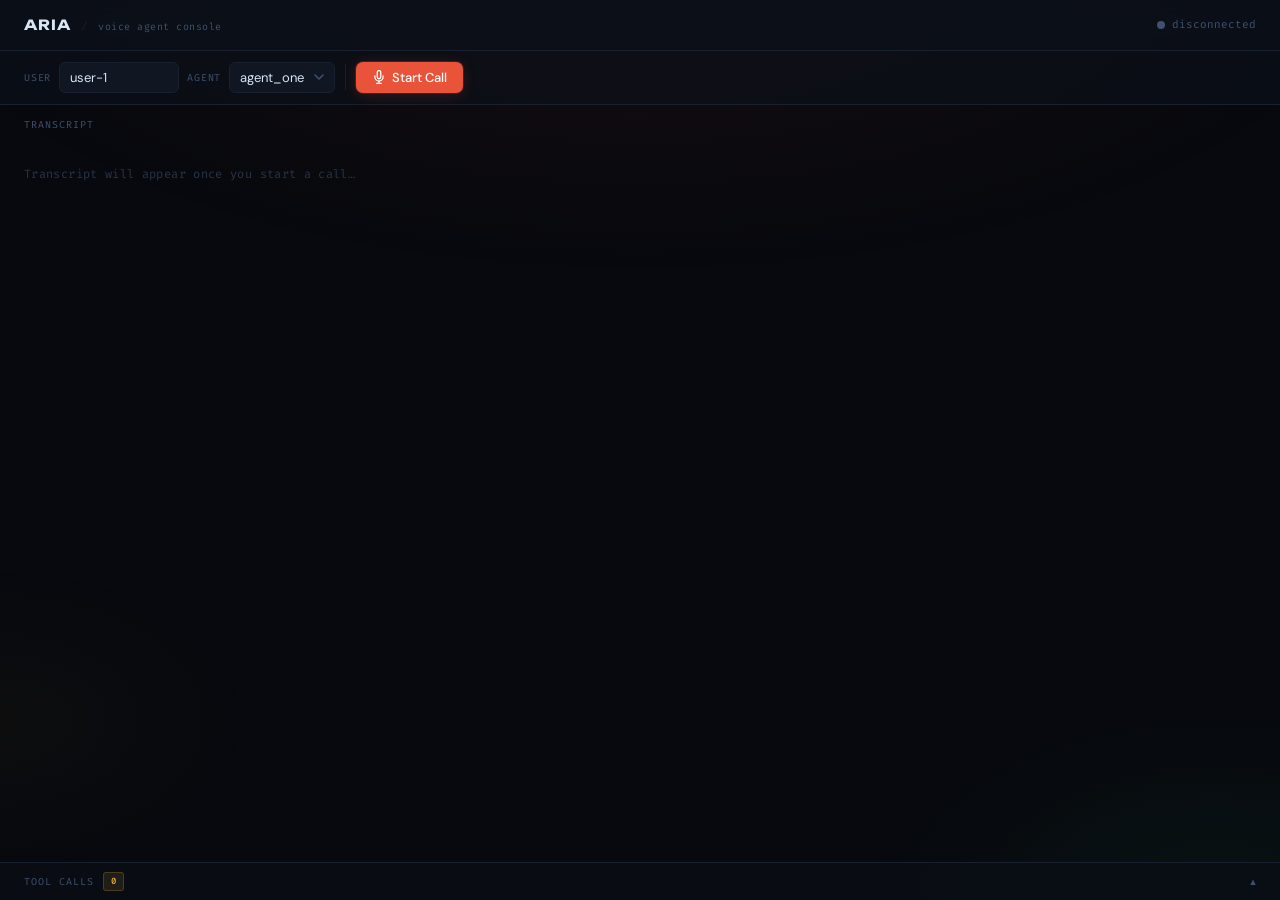
==== voice-wrapper/apps/api/static/index.html @ b55be60f "working 2" ====
<!DOCTYPE html>
<html lang="en">
<head>
  <meta charset="UTF-8" />
  <meta name="viewport" content="width=device-width, initial-scale=1.0" />
  <title>ARIA — Voice Agent Console</title>
  <link rel="preconnect" href="https://fonts.googleapis.com">
  <link rel="preconnect" href="https://fonts.gstatic.com" crossorigin>
  <link href="https://fonts.googleapis.com/css2?family=Unbounded:wght@400;700&family=DM+Sans:ital,opsz,wght@0,9..40,300;0,9..40,400;0,9..40,500;1,9..40,300&family=Fira+Code:wght@400;500&display=swap" rel="stylesheet">
  <style>
    :root {
      --bg:        #07090e;
      --surface:   #0c111b;
      --surface-2: #101622;
      --border:    #192030;
      --text:      #d8e6f5;
      --muted:     #3e5270;
      --accent:    #e8533a;
      --accent-glow: rgba(232,83,58,0.18);
      --success:   #3dd68c;
      --success-glow: rgba(61,214,140,0.12);
      --warn:      #f0b93a;
      --error:     #e05252;
      --user-bg:   #0b1722;
      --ai-bg:     #0b1a10;
      --tool-bg:   #0f140a;
    }

    *, *::before, *::after { box-sizing: border-box; margin: 0; padding: 0; }

    html { height: 100%; }

    body {
      background: var(--bg);
      color: var(--text);
      font-family: 'DM Sans', system-ui, sans-serif;
      height: 100dvh;
      display: flex;
      flex-direction: column;
      overflow: hidden;
      font-size: 14px;
      line-height: 1.5;
    }

    /* Ambient background glow */
    body::before {
      content: '';
      position: fixed;
      inset: 0;
      background:
        radial-gradient(ellipse 90% 55% at 50% -5%,  rgba(232,83,58,0.07)  0%, transparent 65%),
        radial-gradient(ellipse 50% 40% at 95% 100%, rgba(61,214,140,0.05) 0%, transparent 55%),
        radial-gradient(ellipse 40% 35% at 0%  80%,  rgba(240,185,58,0.03) 0%, transparent 50%);
      pointer-events: none;
      z-index: 0;
    }

    /* ── Stack everything above the pseudo ── */
    header, #error-banner, #controls, #voice-strip, #transcript-section, #tool-log {
      position: relative;
      z-index: 1;
    }

    /* ─────────── HEADER ─────────── */
    header {
      display: flex;
      align-items: center;
      justify-content: space-between;
      padding: 14px 24px;
      background: rgba(12,17,27,0.8);
      border-bottom: 1px solid var(--border);
      backdrop-filter: blur(8px);
      flex-shrink: 0;
    }

    .brand {
      display: flex;
      align-items: baseline;
      gap: 10px;
    }
    .brand-name {
      font-family: 'Unbounded', sans-serif;
      font-size: 14px;
      font-weight: 700;
      letter-spacing: 0.08em;
      color: var(--text);
    }
    .brand-sep {
      color: var(--border);
      font-family: 'Fira Code', monospace;
      font-size: 11px;
    }
    .brand-sub {
      font-family: 'Fira Code', monospace;
      font-size: 10px;
      color: var(--muted);
      letter-spacing: 0.05em;
    }

    .header-right {
      display: flex;
      align-items: center;
      gap: 20px;
    }

    #session-timer {
      font-family: 'Fira Code', monospace;
      font-size: 12px;
      color: var(--muted);
      min-width: 38px;
      text-align: right;
      letter-spacing: 0.05em;
    }

    .status-pill {
      display: flex;
      align-items: center;
      gap: 7px;
      font-family: 'Fira Code', monospace;
      font-size: 11px;
      color: var(--muted);
    }
    .dot {
      width: 8px;
      height: 8px;
      border-radius: 50%;
      flex-shrink: 0;
    }
    .dot.disconnected { background: var(--muted); }
    .dot.connecting   { background: var(--warn); animation: dot-pulse 0.9s ease-in-out infinite; }
    .dot.connected    { background: var(--success); box-shadow: 0 0 8px rgba(61,214,140,0.5); }
    .dot.error        { background: var(--error); }

    @keyframes dot-pulse {
      0%, 100% { opacity: 1; transform: scale(1); }
      50%      { opacity: 0.3; transform: scale(0.8); }
    }

    /* ─────────── ERROR BANNER ─────────── */
    #error-banner {
      display: none;
      background: rgba(224,82,82,0.07);
      border-bottom: 1px solid rgba(224,82,82,0.25);
      color: #e08080;
      font-family: 'Fira Code', monospace;
      font-size: 12px;
      padding: 9px 24px;
      flex-shrink: 0;
    }

    /* ─────────── CONTROLS ─────────── */
    #controls {
      display: flex;
      align-items: center;
      gap: 8px;
      padding: 11px 24px;
      background: rgba(12,17,27,0.6);
      border-bottom: 1px solid var(--border);
      flex-shrink: 0;
      flex-wrap: wrap;
    }

    .ctrl-label {
      font-family: 'Fira Code', monospace;
      font-size: 10px;
      color: var(--muted);
      text-transform: uppercase;
      letter-spacing: 0.08em;
      white-space: nowrap;
    }

    input[type="text"],
    select {
      background: var(--surface-2);
      border: 1px solid var(--border);
      border-radius: 6px;
      color: var(--text);
      font-size: 13px;
      font-family: 'DM Sans', sans-serif;
      padding: 6px 10px;
      outline: none;
      transition: border-color 0.15s, box-shadow 0.15s;
    }
    input[type="text"]:focus,
    select:focus {
      border-color: rgba(232,83,58,0.5);
      box-shadow: 0 0 0 3px rgba(232,83,58,0.08);
    }

    select {
      cursor: pointer;
      -webkit-appearance: none;
      padding-right: 30px;
      background-image: url("data:image/svg+xml,%3Csvg xmlns='http://www.w3.org/2000/svg' width='10' height='6'%3E%3Cpath d='M1 1l4 4 4-4' stroke='%233e5270' stroke-width='1.5' stroke-linecap='round' stroke-linejoin='round' fill='none'/%3E%3C/svg%3E");
      background-repeat: no-repeat;
      background-position: right 10px center;
    }

    #user-id { width: 120px; }

    .v-sep {
      width: 1px;
      height: 26px;
      background: var(--border);
      flex-shrink: 0;
      margin: 0 2px;
    }

    button {
      border: none;
      border-radius: 7px;
      cursor: pointer;
      font-family: 'DM Sans', sans-serif;
      font-size: 13px;
      font-weight: 500;
      padding: 7px 16px;
      transition: all 0.15s;
      display: inline-flex;
      align-items: center;
      gap: 6px;
      white-space: nowrap;
    }
    button:disabled { opacity: 0.35; cursor: default; }

    #btn-start {
      background: var(--accent);
      color: #fff;
      box-shadow: 0 2px 14px var(--accent-glow), 0 0 0 1px rgba(232,83,58,0.2);
    }
    #btn-start:not(:disabled):hover {
      background: #d44428;
      box-shadow: 0 2px 22px rgba(232,83,58,0.35), 0 0 0 1px rgba(232,83,58,0.3);
      transform: translateY(-1px);
    }
    #btn-start:not(:disabled):active { transform: translateY(0); }

    #btn-stop {
      display: none;
      background: transparent;
      color: var(--error);
      border: 1px solid rgba(224,82,82,0.3);
    }
    #btn-stop:not(:disabled):hover {
      background: rgba(224,82,82,0.08);
      border-color: rgba(224,82,82,0.5);
    }

    #session-info {
      font-family: 'Fira Code', monospace;
      font-size: 11px;
      color: var(--muted);
      margin-left: auto;
      letter-spacing: 0.04em;
    }

    /* ─────────── VOICE STRIP ─────────── */
    #voice-strip {
      display: none;
      align-items: center;
      gap: 14px;
      padding: 7px 24px;
      background: rgba(10,14,20,0.9);
      border-bottom: 1px solid var(--border);
      flex-shrink: 0;
      min-height: 40px;
    }
    #voice-strip.user-speaking  { display: flex; border-bottom-color: rgba(61,214,140,0.2); }
    #voice-strip.ai-speaking    { display: flex; border-bottom-color: rgba(232,83,58,0.2); }

    .vs-label {
      font-family: 'Fira Code', monospace;
      font-size: 10px;
      letter-spacing: 0.12em;
      text-transform: uppercase;
      min-width: 80px;
    }
    #voice-strip.user-speaking .vs-label { color: var(--success); }
    #voice-strip.ai-speaking   .vs-label { color: var(--accent); }

    #viz-canvas {
      height: 24px;
      width: 96px;
      display: block;
    }

    /* CSS bar animation for AI speaking */
    .ai-viz {
      display: none;
      align-items: flex-end;
      gap: 3px;
      height: 24px;
    }
    #voice-strip.ai-speaking .ai-viz { display: flex; }
    #voice-strip.user-speaking .ai-viz { display: none; }
    #voice-strip.ai-speaking #viz-canvas { display: none; }
    #voice-strip.user-speaking #viz-canvas { display: block; }

    .ai-bar {
      width: 3px;
      background: var(--accent);
      border-radius: 2px;
      animation: ai-bar-bounce 0.9s ease-in-out infinite;
    }
    .ai-bar:nth-child(1) { animation-delay: 0s;    --h: 8px; }
    .ai-bar:nth-child(2) { animation-delay: 0.12s; --h: 18px; }
    .ai-bar:nth-child(3) { animation-delay: 0.22s; --h: 14px; }
    .ai-bar:nth-child(4) { animation-delay: 0.08s; --h: 20px; }
    .ai-bar:nth-child(5) { animation-delay: 0.18s; --h: 10px; }
    .ai-bar:nth-child(6) { animation-delay: 0.28s; --h: 16px; }
    .ai-bar:nth-child(7) { animation-delay: 0.06s; --h: 22px; }
    .ai-bar:nth-child(8) { animation-delay: 0.14s; --h: 12px; }

    @keyframes ai-bar-bounce {
      0%, 100% { height: 4px; }
      50%       { height: var(--h); }
    }

    .vs-dots {
      display: flex;
      gap: 4px;
    }
    .vs-dot {
      width: 4px; height: 4px;
      border-radius: 50%;
      background: var(--muted);
      animation: vs-dot-fade 1.2s ease-in-out infinite;
    }
    .vs-dot:nth-child(2) { animation-delay: 0.2s; }
    .vs-dot:nth-child(3) { animation-delay: 0.4s; }
    @keyframes vs-dot-fade {
      0%, 80%, 100% { opacity: 0.25; transform: scale(0.8); }
      40%            { opacity: 1;    transform: scale(1.1); }
    }

    /* ─────────── TRANSCRIPT ─────────── */
    #transcript-section {
      flex: 1;
      overflow: hidden;
      display: flex;
      flex-direction: column;
    }

    #transcript-header {
      display: flex;
      align-items: center;
      justify-content: space-between;
      padding: 12px 24px 5px;
      flex-shrink: 0;
    }
    #transcript-header span {
      font-family: 'Fira Code', monospace;
      font-size: 10px;
      letter-spacing: 0.1em;
      text-transform: uppercase;
      color: var(--muted);
    }
    #msg-count { font-weight: 400; }

    #transcript {
      flex: 1;
      overflow-y: auto;
      padding: 8px 24px 24px;
      display: flex;
      flex-direction: column;
      gap: 14px;
      scroll-behavior: smooth;
    }
    #transcript::-webkit-scrollbar { width: 3px; }
    #transcript::-webkit-scrollbar-track { background: transparent; }
    #transcript::-webkit-scrollbar-thumb { background: var(--border); border-radius: 2px; }

    #transcript:empty::after {
      content: 'Transcript will appear once you start a call…';
      color: var(--muted);
      font-family: 'Fira Code', monospace;
      font-size: 12px;
      margin-top: 20px;
      opacity: 0.6;
      letter-spacing: 0.03em;
    }

    /* ── Message ── */
    .msg {
      display: flex;
      flex-direction: column;
      gap: 5px;
      max-width: 70%;
      animation: msg-in 0.22s cubic-bezier(0.25, 0.46, 0.45, 0.94) forwards;
    }
    @keyframes msg-in {
      from { opacity: 0; transform: translateY(10px) scale(0.98); }
      to   { opacity: 1; transform: translateY(0)   scale(1); }
    }

    .msg.user { align-self: flex-start; }
    .msg.ai   { align-self: flex-end; }

    .msg-meta {
      display: flex;
      align-items: center;
      gap: 8px;
    }
    .msg.ai .msg-meta { flex-direction: row-reverse; }

    .msg-badge {
      font-family: 'Fira Code', monospace;
      font-size: 9px;
      font-weight: 500;
      letter-spacing: 0.1em;
      text-transform: uppercase;
      padding: 2px 7px;
      border-radius: 3px;
    }
    .msg.user .msg-badge {
      background: rgba(61,214,140,0.08);
      color: var(--success);
      border: 1px solid rgba(61,214,140,0.18);
    }
    .msg.ai .msg-badge {
      background: rgba(232,83,58,0.08);
      color: var(--accent);
      border: 1px solid rgba(232,83,58,0.18);
    }

    .msg-ts {
      font-family: 'Fira Code', monospace;
      font-size: 9px;
      color: var(--muted);
      letter-spacing: 0.04em;
    }

    .msg-bubble {
      padding: 10px 14px;
      border-radius: 10px;
      line-height: 1.65;
      font-size: 14px;
      font-weight: 300;
      letter-spacing: 0.01em;
      word-break: break-word;
    }
    /* .body is the class appendText/setText use — colocated with .msg-bubble */
    .msg.user .msg-bubble {
      background: var(--user-bg);
      border: 1px solid rgba(61,214,140,0.08);
      border-bottom-left-radius: 3px;
    }
    .msg.ai .msg-bubble {
      background: var(--ai-bg);
      border: 1px solid rgba(232,83,58,0.08);
      border-bottom-right-radius: 3px;
    }

    /* Blinking cursor while streaming */
    .streaming::after {
      content: '▋';
      display: inline;
      color: var(--accent);
      font-size: 12px;
      animation: cursor-blink 0.65s step-end infinite;
      margin-left: 1px;
    }
    .msg.user .streaming::after { color: var(--success); }
    @keyframes cursor-blink {
      0%, 100% { opacity: 1; }
      50%       { opacity: 0; }
    }

    /* ─────────── TOOL LOG ─────────── */
    #tool-log {
      flex-shrink: 0;
      border-top: 1px solid var(--border);
      background: rgba(10,14,22,0.8);
      transition: max-height 0.2s ease;
    }

    #tool-log-header {
      display: flex;
      align-items: center;
      justify-content: space-between;
      padding: 9px 24px;
      cursor: pointer;
      user-select: none;
      transition: background 0.12s;
    }
    #tool-log-header:hover { background: rgba(255,255,255,0.02); }

    .tl-left {
      display: flex;
      align-items: center;
      gap: 9px;
    }
    .tl-title {
      font-family: 'Fira Code', monospace;
      font-size: 10px;
      letter-spacing: 0.1em;
      text-transform: uppercase;
      color: var(--muted);
    }
    #tool-badge {
      font-family: 'Fira Code', monospace;
      font-size: 9px;
      font-weight: 500;
      padding: 2px 7px;
      border-radius: 3px;
      background: rgba(240,185,58,0.1);
      color: var(--warn);
      border: 1px solid rgba(240,185,58,0.2);
      transition: all 0.2s;
    }
    #tool-badge.has-items {
      background: rgba(240,185,58,0.15);
      color: var(--warn);
      box-shadow: 0 0 8px rgba(240,185,58,0.15);
    }

    .tl-chevron {
      font-size: 10px;
      color: var(--muted);
      transition: transform 0.2s;
      font-family: 'Fira Code', monospace;
    }
    #tool-log.open .tl-chevron { transform: rotate(180deg); }

    #tool-entries {
      display: none;
      overflow-y: auto;
      padding: 2px 24px 12px;
      flex-direction: column;
      gap: 2px;
      max-height: 130px;
    }
    #tool-entries::-webkit-scrollbar { width: 3px; }
    #tool-entries::-webkit-scrollbar-thumb { background: var(--border); }
    #tool-log.open #tool-entries { display: flex; }

    .tool-entry {
      font-family: 'Fira Code', monospace;
      font-size: 11px;
      color: var(--muted);
      white-space: nowrap;
      overflow: hidden;
      text-overflow: ellipsis;
      padding: 2px 0;
      border-left: 2px solid transparent;
      padding-left: 8px;
      transition: border-color 0.15s;
    }
    .tool-entry:last-child { border-left-color: var(--border); }
    .te-ts    { color: #1e2d40; }
    .te-out   { color: var(--warn); }
    .te-in    { color: var(--success); }
    .te-err   { color: var(--error); }
    .te-name  { color: var(--text); font-weight: 500; }
    .te-value { color: var(--muted); }
  </style>
</head>
<body>

<!-- ── Header ─────────────────────────────────────────────────────────── -->
<header>
  <div class="brand">
    <span class="brand-name">ARIA</span>
    <span class="brand-sep">/</span>
    <span class="brand-sub">voice agent console</span>
  </div>
  <div class="header-right">
    <span id="session-timer"></span>
    <div class="status-pill">
      <span id="status-dot" class="dot disconnected"></span>
      <span id="status-label">disconnected</span>
    </div>
  </div>
</header>

<!-- ── Error banner ──────────────────────────────────────────────────── -->
<div id="error-banner"></div>

<!-- ── Controls ──────────────────────────────────────────────────────── -->
<section id="controls">
  <span class="ctrl-label">User</span>
  <input id="user-id" type="text" value="user-1" placeholder="User ID" />
  <span class="ctrl-label">Agent</span>
  <select id="agent-id">
    <option value="agent_one">agent_one</option>
    <option value="l1_support">l1_support</option>
  </select>
  <div class="v-sep"></div>
  <button id="btn-start" onclick="startCall()">
    <svg class="mic-icon" width="14" height="14" viewBox="0 0 24 24" fill="none" stroke="currentColor" stroke-width="2.2" stroke-linecap="round" stroke-linejoin="round"><path d="M12 1a3 3 0 0 0-3 3v8a3 3 0 0 0 6 0V4a3 3 0 0 0-3-3z"/><path d="M19 10v2a7 7 0 0 1-14 0v-2"/><line x1="12" y1="19" x2="12" y2="23"/><line x1="8" y1="23" x2="16" y2="23"/></svg>
    Start Call
  </button>
  <button id="btn-stop" onclick="stopCall()">
    <svg width="12" height="12" viewBox="0 0 24 24" fill="currentColor"><rect x="3" y="3" width="18" height="18" rx="2"/></svg>
    End Call
  </button>
  <span id="session-info"></span>
</section>

<!-- ── Voice activity strip ───────────────────────────────────────────── -->
<div id="voice-strip">
  <span class="vs-label" id="vs-label">LISTENING</span>
  <!-- User mic canvas -->
  <canvas id="viz-canvas" width="96" height="24"></canvas>
  <!-- AI speaking bars -->
  <div class="ai-viz">
    <div class="ai-bar"></div>
    <div class="ai-bar"></div>
    <div class="ai-bar"></div>
    <div class="ai-bar"></div>
    <div class="ai-bar"></div>
    <div class="ai-bar"></div>
    <div class="ai-bar"></div>
    <div class="ai-bar"></div>
  </div>
  <div class="vs-dots">
    <div class="vs-dot"></div>
    <div class="vs-dot"></div>
    <div class="vs-dot"></div>
  </div>
</div>

<!-- ── Transcript ─────────────────────────────────────────────────────── -->
<section id="transcript-section">
  <div id="transcript-header">
    <span>Transcript</span>
    <span id="msg-count"></span>
  </div>
  <div id="transcript" aria-live="polite"></div>
</section>

<!-- ── Tool call log ──────────────────────────────────────────────────── -->
<div id="tool-log">
  <div id="tool-log-header" onclick="toggleToolLog()">
    <div class="tl-left">
      <span class="tl-title">Tool Calls</span>
      <span id="tool-badge">0</span>
    </div>
    <span class="tl-chevron">▲</span>
  </div>
  <div id="tool-entries"></div>
</div>

<audio id="remote-audio" autoplay playsinline></audio>

<script>
  'use strict';

  // ── State ────────────────────────────────────────────────────────────────
  let pc           = null;
  let dc           = null;
  let micStream    = null;
  let sessionId    = null;
  let toolCount    = 0;
  let msgCount     = 0;

  let currentUserEl = null;
  let currentAiEl   = null;

  // Accurate Whisper transcript captured before tool call dispatch
  let lastTranscript = '';

  // True between response.created and response.done — guards response.cancel
  let isAiResponding = false;

  // Set when we've already committed text to the AI bubble for this turn.
  // Prevents duplicates when both response.audio_transcript.done and response.done
  // carry transcript (e.g. Whisper output transcription fires after response.done).
  let aiTranscriptFinalized = false;

  // Cleared on user speech_started so a pending handleToolCalls won't send
  // response.create after the user has already interrupted.
  let toolCallActive = false;

  // Session timer
  let timerInterval = null;
  let timerStart    = null;

  // Audio visualizer
  let audioCtx    = null;
  let analyser    = null;
  let vizAnimId   = null;

  // ── Timer ─────────────────────────────────────────────────────────────────
  function startTimer() {
    timerStart = Date.now();
    timerInterval = setInterval(() => {
      const s = Math.floor((Date.now() - timerStart) / 1000);
      const mm = String(Math.floor(s / 60)).padStart(2, '0');
      const ss = String(s % 60).padStart(2, '0');
      document.getElementById('session-timer').textContent = `${mm}:${ss}`;
    }, 1000);
  }

  function stopTimer() {
    if (timerInterval) { clearInterval(timerInterval); timerInterval = null; }
    document.getElementById('session-timer').textContent = '';
  }

  // ── Audio Visualizer ──────────────────────────────────────────────────────
  function initViz(stream) {
    try {
      audioCtx = new (window.AudioContext || window.webkitAudioContext)();
      const src = audioCtx.createMediaStreamSource(stream);
      analyser = audioCtx.createAnalyser();
      analyser.fftSize = 32;
      analyser.smoothingTimeConstant = 0.65;
      src.connect(analyser);
    } catch (e) {
      analyser = null;
    }
  }

  function drawViz() {
    if (!analyser) return;
    const canvas = document.getElementById('viz-canvas');
    const ctx    = canvas.getContext('2d');
    const buf    = new Uint8Array(analyser.frequencyBinCount);
    analyser.getByteFrequencyData(buf);

    ctx.clearRect(0, 0, canvas.width, canvas.height);
    const N    = Math.min(14, buf.length);
    const barW = 4;
    const gap  = 2;
    for (let i = 0; i < N; i++) {
      const val = buf[i] / 255;
      const h   = Math.max(3, val * canvas.height);
      const x   = i * (barW + gap);
      const y   = canvas.height - h;
      const alpha = 0.35 + val * 0.65;
      ctx.fillStyle = `rgba(61, 214, 140, ${alpha})`;
      if (ctx.roundRect) {
        ctx.beginPath();
        ctx.roundRect(x, y, barW, h, 1);
        ctx.fill();
      } else {
        ctx.fillRect(x, y, barW, h);
      }
    }
    vizAnimId = requestAnimationFrame(drawViz);
  }

  function startUserViz() {
    const strip = document.getElementById('voice-strip');
    document.getElementById('vs-label').textContent = 'LISTENING';
    strip.className = 'user-speaking';
    if (analyser && !vizAnimId) drawViz();
  }

  function startAiViz() {
    if (vizAnimId) { cancelAnimationFrame(vizAnimId); vizAnimId = null; }
    const strip = document.getElementById('voice-strip');
    document.getElementById('vs-label').textContent = 'SPEAKING';
    strip.className = 'ai-speaking';
  }

  function hideViz() {
    if (vizAnimId) { cancelAnimationFrame(vizAnimId); vizAnimId = null; }
    document.getElementById('voice-strip').className = '';
    const canvas = document.getElementById('viz-canvas');
    const ctx = canvas.getContext('2d');
    ctx.clearRect(0, 0, canvas.width, canvas.height);
  }

  function destroyViz() {
    hideViz();
    if (audioCtx) { try { audioCtx.close(); } catch {} audioCtx = null; }
    analyser = null;
  }

  // ── Entry points ──────────────────────────────────────────────────────────
  async function startCall() {
    setStatus('connecting');
    setBtnEnabled('start', false);
    clearError();
    clearTranscript();

    try {
      // 1. Create session on voice-wrapper
      const sessResp = await fetch('/voice/session', {
        method: 'POST',
        headers: { 'Content-Type': 'application/json' },
        body: JSON.stringify({
          agent_id: document.getElementById('agent-id').value,
          user_id:  document.getElementById('user-id').value,
        }),
      });

      if (!sessResp.ok) {
        const err = await sessResp.json().catch(() => ({}));
        throw new Error(err.detail || `Session creation failed (HTTP ${sessResp.status})`);
      }

      const session = await sessResp.json();
      sessionId     = session.session_id;
      const secret  = session.client_secret;

      document.getElementById('session-info').textContent =
        `id: ${sessionId.slice(0, 8)}…`;

      if (!secret) throw new Error('No client_secret — check OPENAI_API_KEY in voice-wrapper .env');

      // 2. Microphone
      try {
        micStream = await navigator.mediaDevices.getUserMedia({ audio: true });
      } catch {
        throw new Error('Microphone access denied — please allow mic access and try again.');
      }

      initViz(micStream);

      // 3. PeerConnection
      pc = new RTCPeerConnection();

      pc.ontrack = e => {
        const audio = document.getElementById('remote-audio');
        if (e.streams[0]) audio.srcObject = e.streams[0];
      };

      pc.onconnectionstatechange = () => {
        if (pc?.connectionState === 'failed')       showError('WebRTC connection failed.');
        if (pc?.connectionState === 'disconnected') stopCall();
      };

      // 4. Mic tracks
      micStream.getAudioTracks().forEach(t => pc.addTrack(t, micStream));

      // 5. Data channel
      dc = pc.createDataChannel('oai-events');
      dc.addEventListener('open',    onDataChannelOpen);
      dc.addEventListener('message', e => handleEvent(JSON.parse(e.data)));
      dc.addEventListener('close',   () => { if (sessionId) stopCall(); });

      // 6. SDP offer
      const offer = await pc.createOffer();
      await pc.setLocalDescription(offer);

      // Wait for ICE gathering (max 4 s)
      await new Promise(resolve => {
        if (pc.iceGatheringState === 'complete') return resolve();
        const tid = setTimeout(resolve, 4000);
        pc.addEventListener('icegatheringstatechange', function check() {
          if (pc.iceGatheringState === 'complete') {
            clearTimeout(tid);
            pc.removeEventListener('icegatheringstatechange', check);
            resolve();
          }
        });
      });

      // 7. Exchange SDP with OpenAI Realtime
      const sdpResp = await fetch('https://api.openai.com/v1/realtime/calls', {
        method: 'POST',
        headers: {
          'Authorization': `Bearer ${secret}`,
          'Content-Type': 'application/sdp',
        },
        body: pc.localDescription.sdp,
      });

      if (!sdpResp.ok) {
        const body = await sdpResp.text();
        throw new Error(`OpenAI rejected SDP (${sdpResp.status}): ${body}`);
      }

      await pc.setRemoteDescription({ type: 'answer', sdp: await sdpResp.text() });

      setStatus('connected');
      startTimer();
      document.getElementById('btn-stop').style.display  = 'inline-flex';
      document.getElementById('btn-start').style.display = 'none';

    } catch (err) {
      showError(err.message);
      setStatus('error');
      setBtnEnabled('start', true);
      cleanup();
    }
  }

  function stopCall() {
    if (sessionId) {
      fetch(`/voice/session/${sessionId}/end`, { method: 'POST' }).catch(() => {});
    }
    cleanup();
    sessionId = null;
    stopTimer();
    setStatus('disconnected');
    document.getElementById('session-info').textContent = '';
    document.getElementById('btn-stop').style.display  = 'none';
    document.getElementById('btn-start').style.display = 'inline-flex';
    setBtnEnabled('start', true);
    hideViz();
  }

  function cleanup() {
    if (dc)        { try { dc.close(); }  catch {} dc = null; }
    if (pc)        { try { pc.close(); }  catch {} pc = null; }
    if (micStream) { micStream.getTracks().forEach(t => t.stop()); micStream = null; }
    destroyViz();
    const audio = document.getElementById('remote-audio');
    audio.srcObject = null;
    currentUserEl        = null;
    currentAiEl          = null;
    lastTranscript       = '';
    isAiResponding       = false;
    aiTranscriptFinalized = false;
    toolCallActive       = false;
  }

  function setMicEnabled(enabled) {
    if (micStream) micStream.getAudioTracks().forEach(t => { t.enabled = enabled; });
  }

  // ── Data channel ──────────────────────────────────────────────────────────
  function onDataChannelOpen() {
    // Correct flat data-channel session.update schema for gpt-realtime-2
    dc.send(JSON.stringify({
      type: 'session.update',
      session: {
        input_audio_transcription: { model: 'whisper-1' },
        output_audio_transcription: { model: 'whisper-1' },
        turn_detection: {
          type: 'server_vad',
          threshold: 0.7,
          prefix_padding_ms: 300,
          silence_duration_ms: 700,
        },
      },
    }));
  }

  function handleEvent(event) {
    switch (event.type) {

      // User speech starts — interrupt any AI response
      case 'input_audio_buffer.speech_started':
        lastTranscript = '';
        toolCallActive = false;   // cancel any in-flight tool call from sending response.create
        if (isAiResponding) {
          dc.send(JSON.stringify({ type: 'response.cancel' }));
          isAiResponding = false;
          currentAiEl = null;
        }
        startUserViz();
        currentUserEl = addMsg('user', '');
        break;

      case 'conversation.item.input_audio_transcription.delta':
        if (!currentUserEl) currentUserEl = addMsg('user', '');
        appendText(currentUserEl, event.delta || '');
        break;

      case 'conversation.item.input_audio_transcription.completed':
        lastTranscript = event.transcript || '';
        if (currentUserEl) {
          finaliseText(currentUserEl, lastTranscript);
          currentUserEl = null;
        }
        hideViz();
        break;

      // AI speech — bubble is created lazily by transcript.delta so function-call
      // responses (no audio) don't leave ghost bubbles.
      case 'response.created':
        isAiResponding = true;
        aiTranscriptFinalized = false;
        startAiViz();
        break;

      case 'response.audio_transcript.delta':
        if (!currentAiEl) currentAiEl = addMsg('ai', '');
        appendText(currentAiEl, event.delta || '');
        break;

      case 'response.audio_transcript.done':
        if (currentAiEl && !aiTranscriptFinalized) {
          finaliseText(currentAiEl, event.transcript || '');
          currentAiEl = null;
          aiTranscriptFinalized = true;
        }
        hideViz();
        break;

      // Tool calls & done
      case 'response.done': {
        isAiResponding = false;

        // Fallback: if transcript delta events never fired (e.g. Whisper output
        // transcription delivers after response.done, or the model skipped them),
        // extract the transcript from the response output items now.
        if (!aiTranscriptFinalized) {
          for (const item of (event.response?.output || [])) {
            if (item.type !== 'message' || item.role !== 'assistant') continue;
            for (const part of (item.content || [])) {
              const text = part.transcript || part.text || '';
              if (text) {
                if (!currentAiEl) currentAiEl = addMsg('ai', '');
                finaliseText(currentAiEl, text);
                aiTranscriptFinalized = true;
              }
            }
          }
        }

        // Remove empty ghost bubble left by a function-call-only response.
        if (currentAiEl) {
          const bubble = currentAiEl.querySelector('.body');
          if (!bubble?.textContent.trim()) {
            currentAiEl.remove();
            msgCount = Math.max(0, msgCount - 1);
            const mc = document.getElementById('msg-count');
            mc.textContent = msgCount ? `${msgCount} msg${msgCount !== 1 ? 's' : ''}` : '';
          } else {
            bubble.classList.remove('streaming');
          }
          currentAiEl = null;
        }

        handleToolCalls(event.response?.output || []);
        hideViz();
        break;
      }

      case 'error': {
        const errMsg = event.error?.message || JSON.stringify(event.error);
        // Suppress benign cancel races — OpenAI sends "No active response found"
        // when response.cancel arrives after the response already ended
        if (/cancel|no active response|response_not_active/i.test(errMsg)) break;
        showError(errMsg);
        hideViz();
        break;
      }
    }
  }

  async function handleToolCalls(outputs) {
    const calls = outputs.filter(item => item.type === 'function_call');
    if (!calls.length) return;

    toolCallActive = true;

    for (const item of calls) {
      let args = {};
      try { args = JSON.parse(item.arguments || '{}'); } catch {}

      // Override with accurate Whisper transcript if available
      if (lastTranscript) args.user_message = lastTranscript;

      addToolEntry('out', item.name, args.user_message || item.arguments);

      let outputPayload;
      try {
        const res = await fetch(`/voice/session/${sessionId}/tool-call`, {
          method: 'POST',
          headers: { 'Content-Type': 'application/json' },
          body: JSON.stringify({ tool_name: item.name, args }),
        });

        if (!res.ok) throw new Error(`HTTP ${res.status}`);
        const data = await res.json();
        addToolEntry('in', item.name, data.speak || data.answer || JSON.stringify(data));
        outputPayload = JSON.stringify({ answer: data.answer || data.speak || '', speak: data.speak || data.answer || '' });

      } catch (err) {
        addToolEntry('err', item.name, err.message);
        outputPayload = JSON.stringify({ error: err.message });
      }

      // User may have interrupted while we awaited the fetch — don't inject stale output.
      if (!toolCallActive) break;

      dc.send(JSON.stringify({
        type: 'conversation.item.create',
        item: {
          type: 'function_call_output',
          call_id: item.call_id,
          output: outputPayload,
        },
      }));
    }

    // Only trigger a new response if the user hasn't interrupted.
    if (toolCallActive) {
      dc.send(JSON.stringify({ type: 'response.create' }));
      toolCallActive = false;
    }
  }

  // ── Transcript helpers ────────────────────────────────────────────────────
  function addMsg(role, text) {
    const box = document.getElementById('transcript');

    const wrap = document.createElement('div');
    wrap.className = 'msg ' + role;

    const meta = document.createElement('div');
    meta.className = 'msg-meta';

    const badge = document.createElement('span');
    badge.className = 'msg-badge';
    badge.textContent = role === 'user' ? 'You' : 'Agent';

    const ts = document.createElement('span');
    ts.className = 'msg-ts';
    ts.textContent = new Date().toLocaleTimeString([], { hour: '2-digit', minute: '2-digit', second: '2-digit' });

    meta.appendChild(badge);
    meta.appendChild(ts);

    const bubble = document.createElement('div');
    bubble.className = 'msg-bubble body streaming';
    bubble.textContent = text;

    wrap.appendChild(meta);
    wrap.appendChild(bubble);
    box.appendChild(wrap);
    box.scrollTop = box.scrollHeight;

    msgCount++;
    document.getElementById('msg-count').textContent = `${msgCount} msg${msgCount !== 1 ? 's' : ''}`;

    return wrap;
  }

  function appendText(wrap, delta) {
    wrap.querySelector('.body').textContent += delta;
    const box = document.getElementById('transcript');
    box.scrollTop = box.scrollHeight;
  }

  function finaliseText(wrap, text) {
    const bubble = wrap.querySelector('.body');
    bubble.classList.remove('streaming');
    bubble.textContent = text;
  }

  function clearTranscript() {
    document.getElementById('transcript').innerHTML = '';
    document.getElementById('tool-entries').innerHTML = '';
    msgCount  = 0;
    toolCount = 0;
    document.getElementById('msg-count').textContent  = '';
    document.getElementById('tool-badge').textContent = '0';
    document.getElementById('tool-badge').classList.remove('has-items');
    document.getElementById('tool-log').classList.remove('open');
    currentUserEl        = null;
    currentAiEl          = null;
    lastTranscript       = '';
    aiTranscriptFinalized = false;
    toolCallActive       = false;
  }

  // ── Tool log ──────────────────────────────────────────────────────────────
  function toggleToolLog() {
    document.getElementById('tool-log').classList.toggle('open');
  }

  function addToolEntry(dir, name, detail) {
    toolCount++;
    const badge = document.getElementById('tool-badge');
    badge.textContent = toolCount;
    badge.classList.add('has-items');

    const entry = document.createElement('div');
    entry.className = 'tool-entry';
    const ts        = new Date().toLocaleTimeString([], { hour: '2-digit', minute: '2-digit', second: '2-digit' });
    const arrowCls  = dir === 'out' ? 'te-out' : dir === 'in' ? 'te-in' : 'te-err';
    const arrow     = dir === 'out' ? '→' : dir === 'in' ? '←' : '⚠';

    entry.innerHTML =
      `<span class="te-ts">${esc(ts)}</span>  ` +
      `<span class="${arrowCls}">${arrow}</span> ` +
      `<span class="te-name">${esc(name)}</span>` +
      `<span class="te-value">: ${esc(String(detail).slice(0, 120))}</span>`;

    const container = document.getElementById('tool-entries');
    container.appendChild(entry);
    container.scrollTop = container.scrollHeight;

    // Auto-open log on first entry
    if (toolCount === 1) {
      document.getElementById('tool-log').classList.add('open');
    }
  }

  // ── UI helpers ────────────────────────────────────────────────────────────
  function setStatus(s) {
    document.getElementById('status-dot').className   = 'dot ' + s;
    document.getElementById('status-label').textContent = s;
  }

  function setBtnEnabled(which, enabled) {
    document.getElementById('btn-' + which).disabled = !enabled;
  }

  function showError(msg) {
    const el = document.getElementById('error-banner');
    el.textContent = '⚠  ' + msg;
    el.style.display = 'block';
  }

  function clearError() {
    document.getElementById('error-banner').style.display = 'none';
  }

  function esc(s) {
    return String(s)
      .replace(/&/g, '&amp;')
      .replace(/</g, '&lt;')
      .replace(/>/g, '&gt;')
      .replace(/"/g, '&quot;');
  }
</script>
</body>
</html>
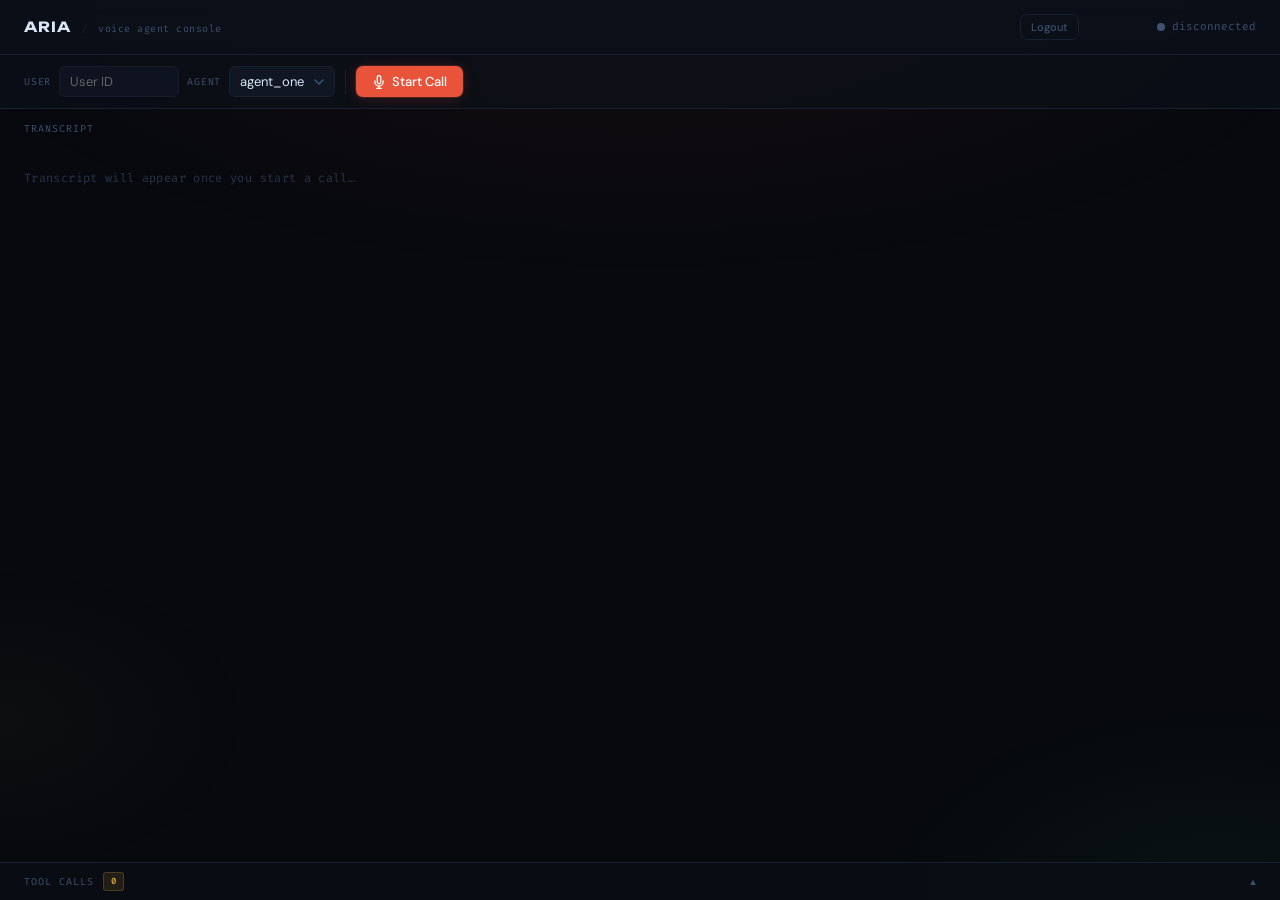
==== commit c1987bfd: "integrated the login screen to the wwts authentication" ====
--- a/voice-wrapper/apps/api/static/index.html
+++ b/voice-wrapper/apps/api/static/index.html
@@ -197,6 +197,29 @@
     }
 
     #user-id { width: 120px; }
+    #user-id:read-only {
+      opacity: 0.85;
+      cursor: default;
+    }
+
+    .btn-logout {
+      background: transparent;
+      color: var(--muted);
+      border: 1px solid var(--border);
+      font-size: 11px;
+      padding: 5px 10px;
+    }
+    .btn-logout:hover {
+      color: var(--text);
+      border-color: var(--muted);
+    }
+
+    .auth-user {
+      font-family: 'Fira Code', monospace;
+      font-size: 11px;
+      color: var(--muted);
+      letter-spacing: 0.03em;
+    }
 
     .v-sep {
       width: 1px;
@@ -564,6 +587,8 @@
     <span class="brand-sub">voice agent console</span>
   </div>
   <div class="header-right">
+    <span class="auth-user" id="auth-user"></span>
+    <button class="btn-logout" type="button" onclick="logout()">Logout</button>
     <span id="session-timer"></span>
     <div class="status-pill">
       <span id="status-dot" class="dot disconnected"></span>
@@ -578,7 +603,7 @@
 <!-- ── Controls ──────────────────────────────────────────────────────── -->
 <section id="controls">
   <span class="ctrl-label">User</span>
-  <input id="user-id" type="text" value="user-1" placeholder="User ID" />
+  <input id="user-id" type="text" value="" placeholder="User ID" readonly />
   <span class="ctrl-label">Agent</span>
   <select id="agent-id">
     <option value="agent_one">agent_one</option>
@@ -642,8 +667,15 @@
 
 <audio id="remote-audio" autoplay playsinline></audio>
 
+<script src="/static/auth.js"></script>
 <script>
   'use strict';
+
+  if (!WwtsAuth.requireAuth('/login')) {
+    // Redirecting to login — handlers below stay global for authenticated loads.
+  }
+
+  const authContext = WwtsAuth.getAuthContext();
 
   // ── State ────────────────────────────────────────────────────────────────
   let pc           = null;
@@ -782,6 +814,7 @@
         body: JSON.stringify({
           agent_id: document.getElementById('agent-id').value,
           user_id:  document.getElementById('user-id').value,
+          context:  buildSessionContext(),
         }),
       });
 
@@ -1210,6 +1243,30 @@
       .replace(/>/g, '&gt;')
       .replace(/"/g, '&quot;');
   }
+
+  function buildSessionContext() {
+    if (!authContext) return {};
+    return {
+      wwts_session: authContext.session,
+      user_id: authContext.userId,
+      env: authContext.env,
+      source: authContext.source,
+      version: authContext.version,
+      expire_days: authContext.expireDays,
+    };
+  }
+
+  if (authContext) {
+    document.getElementById('user-id').value = authContext.userId || '';
+    document.getElementById('auth-user').textContent =
+      [authContext.userId, authContext.env].filter(Boolean).join(' · ');
+  }
+
+  function logout() {
+    if (sessionId) stopCall();
+    WwtsAuth.clearAuthContext();
+    window.location.replace('/login');
+  }
 </script>
 </body>
 </html>
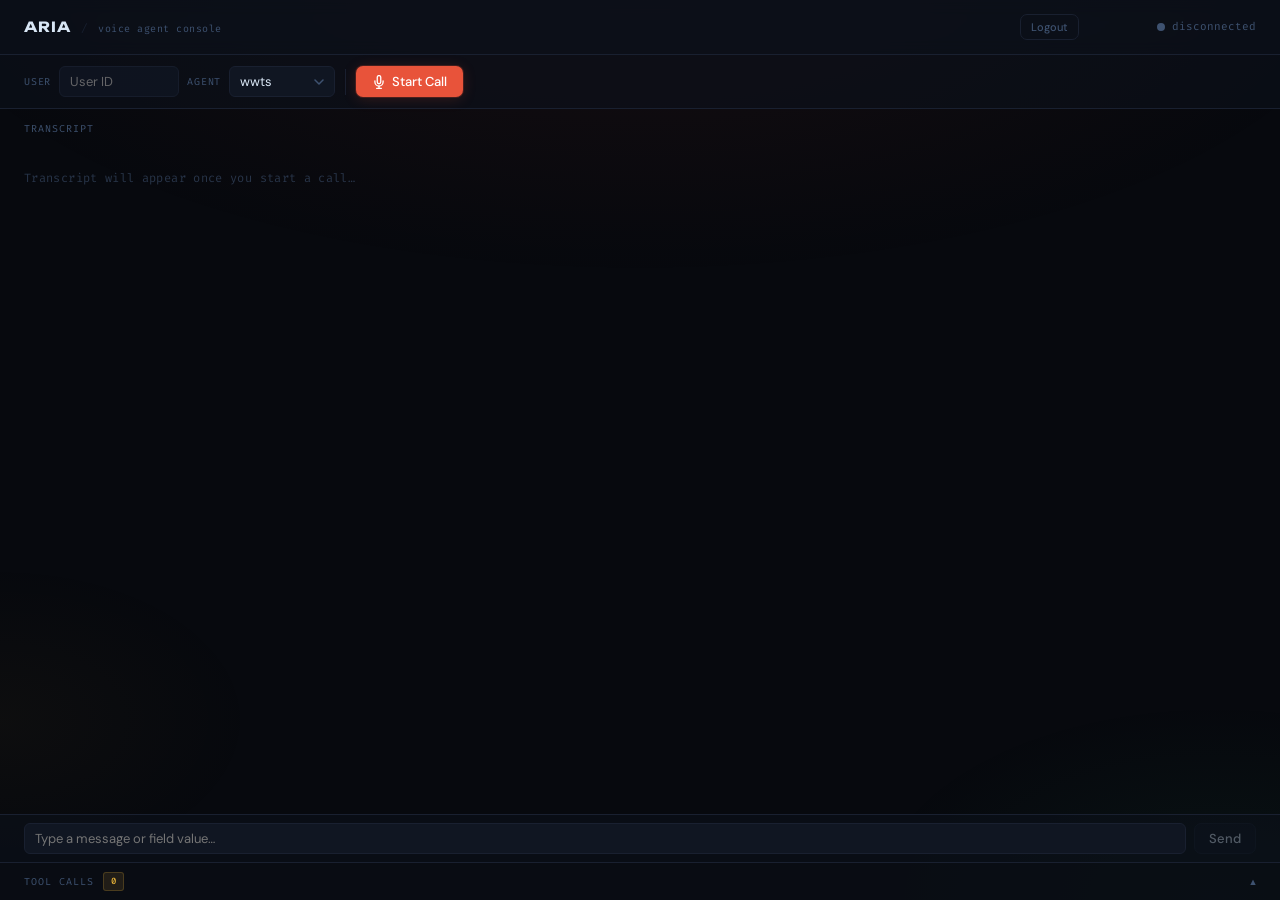
==== commit e9225940: "wwts integration" ====
--- a/voice-wrapper/apps/api/static/index.html
+++ b/voice-wrapper/apps/api/static/index.html
@@ -56,7 +56,7 @@
     }
 
     /* ── Stack everything above the pseudo ── */
-    header, #error-banner, #controls, #voice-strip, #transcript-section, #tool-log {
+    header, #error-banner, #controls, #voice-strip, #transcript-section, #text-input-bar, #tool-log {
       position: relative;
       z-index: 1;
     }
@@ -289,6 +289,7 @@
     }
     #voice-strip.user-speaking  { display: flex; border-bottom-color: rgba(61,214,140,0.2); }
     #voice-strip.ai-speaking    { display: flex; border-bottom-color: rgba(232,83,58,0.2); }
+    #voice-strip.processing     { display: flex; border-bottom-color: rgba(240,185,58,0.2); }
 
     .vs-label {
       font-family: 'Fira Code', monospace;
@@ -299,6 +300,7 @@
     }
     #voice-strip.user-speaking .vs-label { color: var(--success); }
     #voice-strip.ai-speaking   .vs-label { color: var(--accent); }
+    #voice-strip.processing    .vs-label { color: var(--warn); }
 
     #viz-canvas {
       height: 24px;
@@ -575,6 +577,30 @@
     .te-err   { color: var(--error); }
     .te-name  { color: var(--text); font-weight: 500; }
     .te-value { color: var(--muted); }
+
+    #text-input-bar {
+      display: flex;
+      align-items: center;
+      gap: 8px;
+      padding: 8px 24px;
+      background: rgba(12,17,27,0.6);
+      border-top: 1px solid var(--border);
+      flex-shrink: 0;
+    }
+    #text-input-field {
+      flex: 1;
+      min-width: 0;
+    }
+    #btn-send-text {
+      background: var(--surface-2);
+      color: var(--text);
+      border: 1px solid var(--border);
+      padding: 6px 14px;
+    }
+    #btn-send-text:not(:disabled):hover {
+      border-color: var(--accent);
+      color: var(--accent);
+    }
   </style>
 </head>
 <body>
@@ -606,6 +632,7 @@
   <input id="user-id" type="text" value="" placeholder="User ID" readonly />
   <span class="ctrl-label">Agent</span>
   <select id="agent-id">
+    <option value="wwts">wwts</option>
     <option value="agent_one">agent_one</option>
     <option value="l1_support">l1_support</option>
   </select>
@@ -617,6 +644,10 @@
   <button id="btn-stop" onclick="stopCall()">
     <svg width="12" height="12" viewBox="0 0 24 24" fill="currentColor"><rect x="3" y="3" width="18" height="18" rx="2"/></svg>
     End Call
+  </button>
+  <button id="btn-mute" onclick="toggleMute()" style="display:none;" title="Mute microphone">
+    <svg width="14" height="14" viewBox="0 0 24 24" fill="none" stroke="currentColor" stroke-width="2.2" stroke-linecap="round" stroke-linejoin="round"><path d="M12 1a3 3 0 0 0-3 3v8a3 3 0 0 0 6 0V4a3 3 0 0 0-3-3z"/><line x1="1" y1="1" x2="23" y2="23"/></svg>
+    Mute
   </button>
   <span id="session-info"></span>
 </section>
@@ -653,6 +684,12 @@
   <div id="transcript" aria-live="polite"></div>
 </section>
 
+<!-- ── Text input bar ─────────────────────────────────────────────────── -->
+<div id="text-input-bar">
+  <input id="text-input-field" type="text" placeholder="Type a message or field value…" disabled />
+  <button id="btn-send-text" onclick="sendTextMessage()" disabled>Send</button>
+</div>
+
 <!-- ── Tool call log ──────────────────────────────────────────────────── -->
 <div id="tool-log">
   <div id="tool-log-header" onclick="toggleToolLog()">
@@ -703,6 +740,9 @@
   // response.create after the user has already interrupted.
   let toolCallActive = false;
 
+  // Mute state
+  let isMuted = false;
+
   // Session timer
   let timerInterval = null;
   let timerStart    = null;
@@ -711,6 +751,40 @@
   let audioCtx    = null;
   let analyser    = null;
   let vizAnimId   = null;
+
+  // Hold sound (played during tool-call fetches)
+  let _holdCtx     = null;
+  let _holdGain    = null;
+  let _holdTimeout = null;
+
+  function startHoldSound() {
+    stopHoldSound();
+    _holdCtx = new (window.AudioContext || window.webkitAudioContext)();
+    _holdGain = _holdCtx.createGain();
+    _holdGain.gain.value = 0;
+    _holdGain.connect(_holdCtx.destination);
+
+    function beep() {
+      const osc = _holdCtx.createOscillator();
+      osc.type = 'sine';
+      osc.frequency.value = 440;
+      osc.connect(_holdGain);
+      const now = _holdCtx.currentTime;
+      _holdGain.gain.setValueAtTime(0, now);
+      _holdGain.gain.linearRampToValueAtTime(0.08, now + 0.04);
+      _holdGain.gain.linearRampToValueAtTime(0, now + 0.25);
+      osc.start(now);
+      osc.stop(now + 0.3);
+      _holdTimeout = setTimeout(beep, 1500);
+    }
+    beep();
+  }
+
+  function stopHoldSound() {
+    if (_holdTimeout) { clearTimeout(_holdTimeout); _holdTimeout = null; }
+    if (_holdCtx) { try { _holdCtx.close(); } catch {} _holdCtx = null; }
+    _holdGain = null;
+  }
 
   // ── Timer ─────────────────────────────────────────────────────────────────
   function startTimer() {
@@ -799,6 +873,13 @@
     analyser = null;
   }
 
+  function startProcessingViz() {
+    if (vizAnimId) { cancelAnimationFrame(vizAnimId); vizAnimId = null; }
+    const strip = document.getElementById('voice-strip');
+    document.getElementById('vs-label').textContent = 'PROCESSING';
+    strip.className = 'processing';
+  }
+
   // ── Entry points ──────────────────────────────────────────────────────────
   async function startCall() {
     setStatus('connecting');
@@ -901,6 +982,9 @@
       startTimer();
       document.getElementById('btn-stop').style.display  = 'inline-flex';
       document.getElementById('btn-start').style.display = 'none';
+      document.getElementById('btn-mute').style.display  = 'inline-flex';
+      document.getElementById('text-input-field').disabled = false;
+      document.getElementById('btn-send-text').disabled    = false;
 
     } catch (err) {
       showError(err.message);
@@ -921,6 +1005,13 @@
     document.getElementById('session-info').textContent = '';
     document.getElementById('btn-stop').style.display  = 'none';
     document.getElementById('btn-start').style.display = 'inline-flex';
+    document.getElementById('btn-mute').style.display  = 'none';
+    isMuted = false;
+    const btnMute = document.getElementById('btn-mute');
+    btnMute.style.color = '';
+    btnMute.style.borderColor = '';
+    document.getElementById('text-input-field').disabled = true;
+    document.getElementById('btn-send-text').disabled    = true;
     setBtnEnabled('start', true);
     hideViz();
   }
@@ -938,11 +1029,57 @@
     isAiResponding       = false;
     aiTranscriptFinalized = false;
     toolCallActive       = false;
+    isMuted              = false;
+    document.getElementById('text-input-field').disabled = true;
+    document.getElementById('btn-send-text').disabled    = true;
+    stopHoldSound();
   }
 
   function setMicEnabled(enabled) {
     if (micStream) micStream.getAudioTracks().forEach(t => { t.enabled = enabled; });
   }
+
+  function toggleMute() {
+    isMuted = !isMuted;
+    setMicEnabled(!isMuted);
+    const btn = document.getElementById('btn-mute');
+    btn.innerHTML = isMuted
+      ? '<svg width="14" height="14" viewBox="0 0 24 24" fill="none" stroke="currentColor" stroke-width="2.2" stroke-linecap="round" stroke-linejoin="round"><path d="M12 1a3 3 0 0 0-3 3v8a3 3 0 0 0 6 0V4a3 3 0 0 0-3-3z"/><line x1="1" y1="1" x2="23" y2="23"/></svg> Unmute'
+      : '<svg width="14" height="14" viewBox="0 0 24 24" fill="none" stroke="currentColor" stroke-width="2.2" stroke-linecap="round" stroke-linejoin="round"><path d="M12 1a3 3 0 0 0-3 3v8a3 3 0 0 0 6 0V4a3 3 0 0 0-3-3z"/><path d="M19 10v2a7 7 0 0 1-14 0v-2"/><line x1="12" y1="19" x2="12" y2="23"/><line x1="8" y1="23" x2="16" y2="23"/></svg> Mute';
+    btn.style.color = isMuted ? 'var(--warn)' : '';
+    btn.style.borderColor = isMuted ? 'rgba(240,185,58,0.4)' : '';
+  }
+
+  function sendTextMessage() {
+    const input = document.getElementById('text-input-field');
+    const text = input.value.trim();
+    if (!text || !sessionId || !dc || dc.readyState !== 'open') return;
+    input.value = '';
+
+    // Show typed text as a user transcript bubble
+    const userEl = addMsg('user', text);
+    finaliseText(userEl, text);
+
+    // Prime lastTranscript so handleToolCalls routes this text to the agent
+    lastTranscript = text;
+
+    // Inject into the realtime conversation — the existing tool-call + audio
+    // pipeline takes over from here, exactly as if the user had spoken the text.
+    dc.send(JSON.stringify({
+      type: 'conversation.item.create',
+      item: {
+        type: 'message',
+        role: 'user',
+        content: [{ type: 'input_text', text }],
+      },
+    }));
+    dc.send(JSON.stringify({ type: 'response.create' }));
+    input.focus();
+  }
+
+  document.getElementById('text-input-field').addEventListener('keydown', function(event) {
+    if (event.key === 'Enter' && sessionId) sendTextMessage();
+  });
 
   // ── Data channel ──────────────────────────────────────────────────────────
   function onDataChannelOpen() {
@@ -950,13 +1087,13 @@
     dc.send(JSON.stringify({
       type: 'session.update',
       session: {
+        type: 'realtime',
         input_audio_transcription: { model: 'whisper-1' },
-        output_audio_transcription: { model: 'whisper-1' },
         turn_detection: {
           type: 'server_vad',
-          threshold: 0.7,
+          threshold: 0.85,
           prefix_padding_ms: 300,
-          silence_duration_ms: 700,
+          silence_duration_ms: 1200,
         },
       },
     }));
@@ -1070,6 +1207,9 @@
     const calls = outputs.filter(item => item.type === 'function_call');
     if (!calls.length) return;
 
+    startHoldSound();
+    startProcessingViz();
+
     toolCallActive = true;
 
     for (const item of calls) {
@@ -1111,6 +1251,9 @@
         },
       }));
     }
+
+    stopHoldSound();
+    hideViz();
 
     // Only trigger a new response if the user hasn't interrupted.
     if (toolCallActive) {
@@ -1253,6 +1396,7 @@
       source: authContext.source,
       version: authContext.version,
       expire_days: authContext.expireDays,
+      customer_codes: authContext.customerCodes || [],
     };
   }
 
@@ -1260,6 +1404,12 @@
     document.getElementById('user-id').value = authContext.userId || '';
     document.getElementById('auth-user').textContent =
       [authContext.userId, authContext.env].filter(Boolean).join(' · ');
+    // WWTS login → always route to wwts agent; lock the selector so it can't drift
+    if (authContext.session) {
+      const sel = document.getElementById('agent-id');
+      sel.value = 'wwts';
+      sel.disabled = true;
+    }
   }
 
   function logout() {
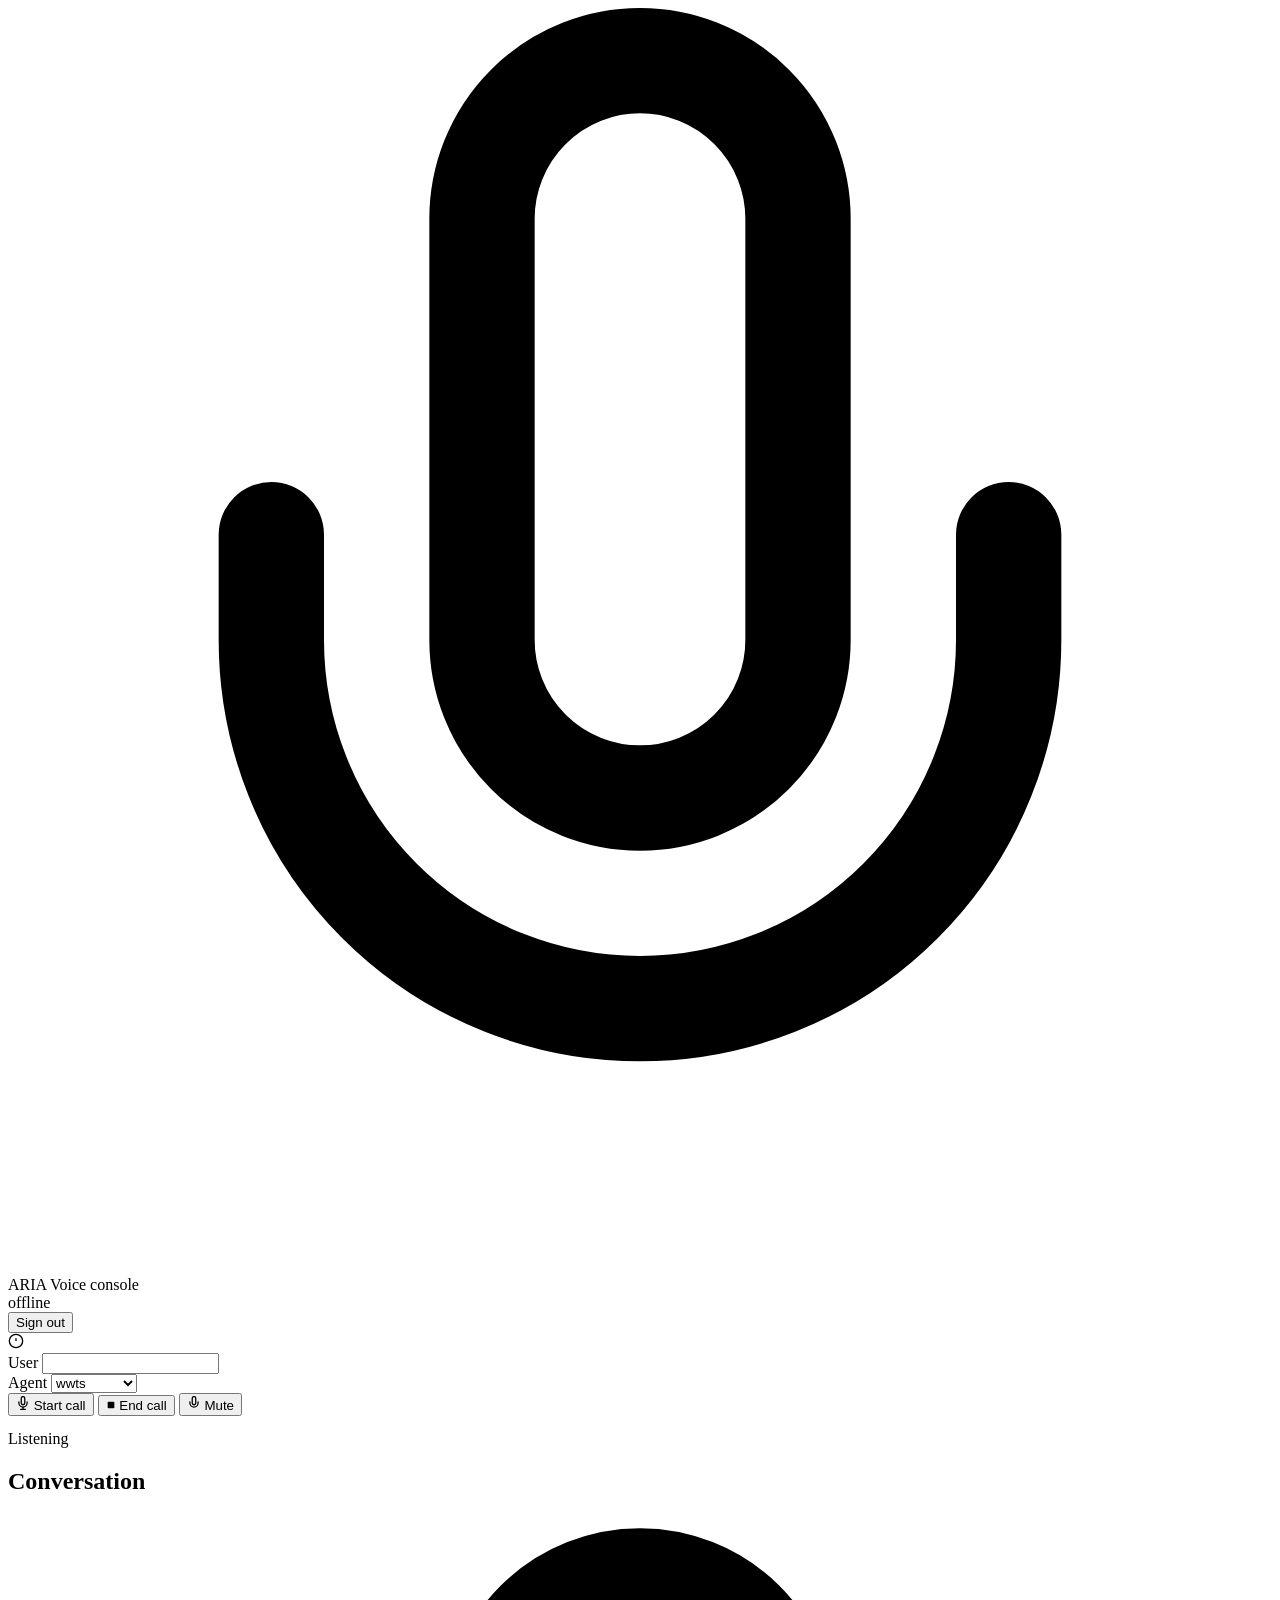
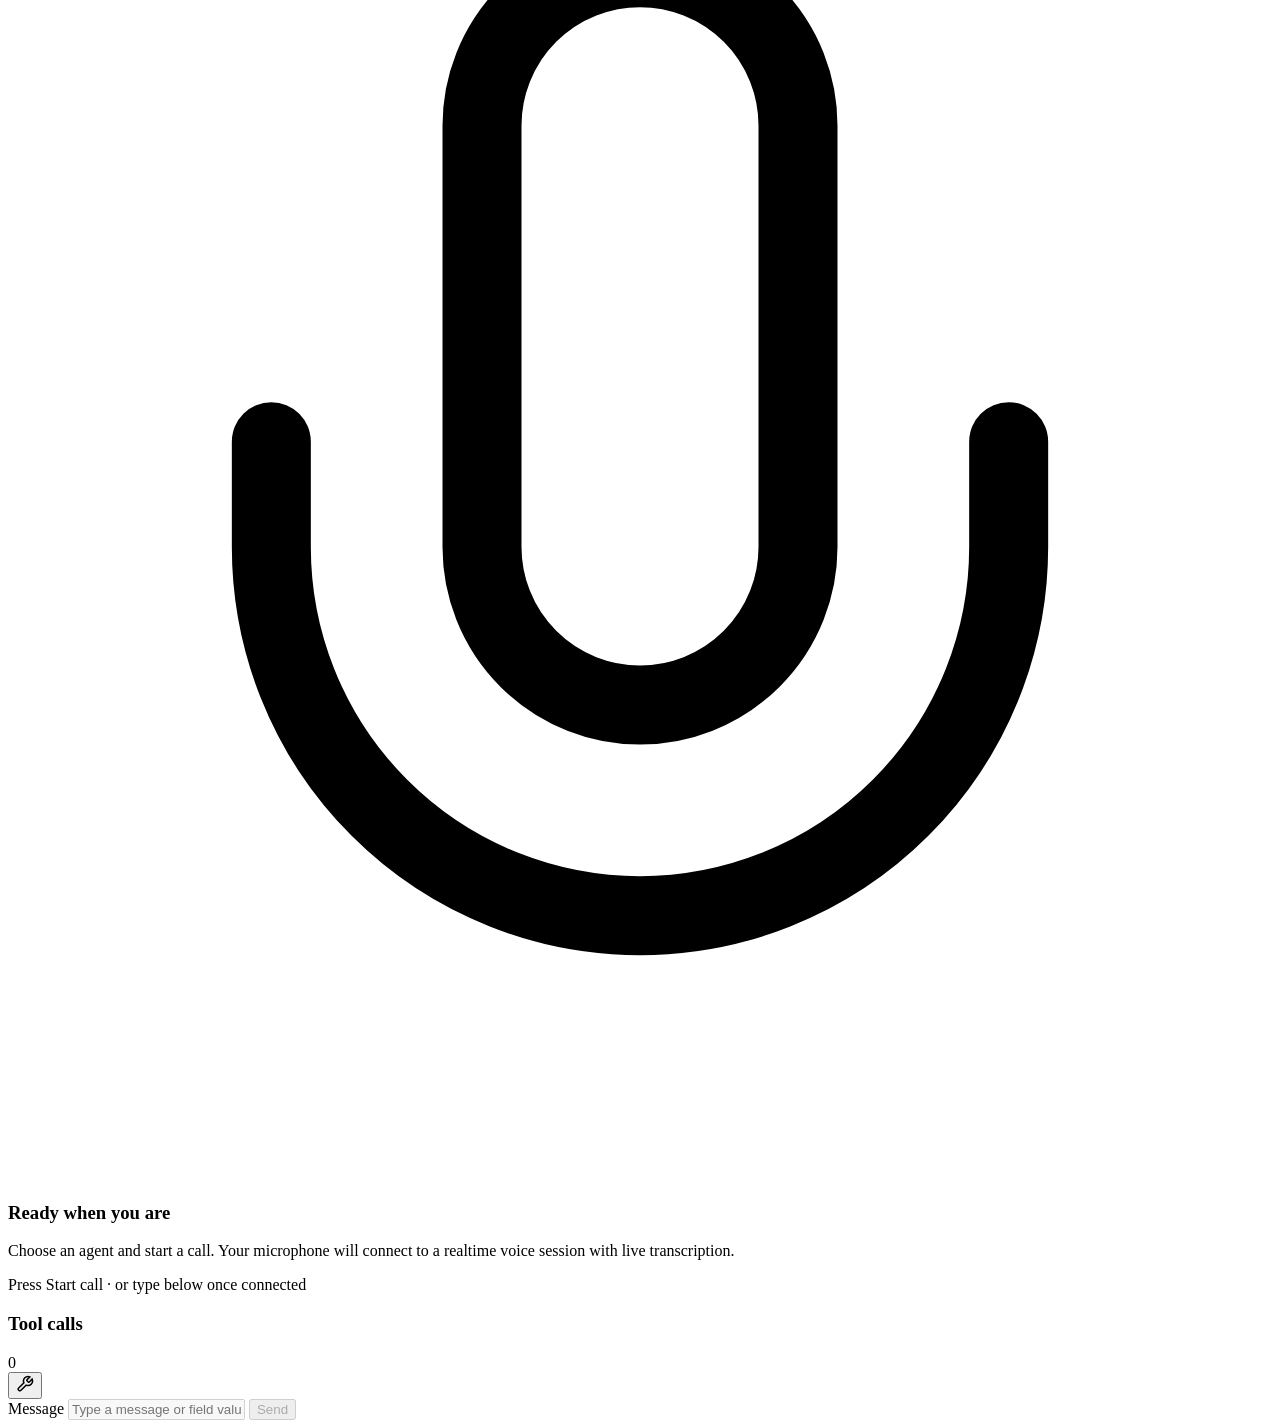
==== commit f065f137: "Redesign voice agent UI: login through console with shared design system" ====
--- a/voice-wrapper/apps/api/static/index.html
+++ b/voice-wrapper/apps/api/static/index.html
@@ -3,1420 +3,146 @@
 <head>
   <meta charset="UTF-8" />
   <meta name="viewport" content="width=device-width, initial-scale=1.0" />
-  <title>ARIA — Voice Agent Console</title>
+  <title>ARIA — Voice Console</title>
   <link rel="preconnect" href="https://fonts.googleapis.com">
   <link rel="preconnect" href="https://fonts.gstatic.com" crossorigin>
-  <link href="https://fonts.googleapis.com/css2?family=Unbounded:wght@400;700&family=DM+Sans:ital,opsz,wght@0,9..40,300;0,9..40,400;0,9..40,500;1,9..40,300&family=Fira+Code:wght@400;500&display=swap" rel="stylesheet">
-  <style>
-    :root {
-      --bg:        #07090e;
-      --surface:   #0c111b;
-      --surface-2: #101622;
-      --border:    #192030;
-      --text:      #d8e6f5;
-      --muted:     #3e5270;
-      --accent:    #e8533a;
-      --accent-glow: rgba(232,83,58,0.18);
-      --success:   #3dd68c;
-      --success-glow: rgba(61,214,140,0.12);
-      --warn:      #f0b93a;
-      --error:     #e05252;
-      --user-bg:   #0b1722;
-      --ai-bg:     #0b1a10;
-      --tool-bg:   #0f140a;
-    }
+  <link href="https://fonts.googleapis.com/css2?family=DM+Sans:opsz,wght@9..40,400;9..40,500;9..40,600&family=IBM+Plex+Mono:wght@400;500&family=Literata:opsz,wght@7..72,300;7..72,400&family=Syne:wght@500;600;700&display=swap" rel="stylesheet">
+  <link rel="stylesheet" href="/static/css/design-system.css" />
+  <link rel="stylesheet" href="/static/css/base.css" />
+  <link rel="stylesheet" href="/static/css/console.css" />
+</head>
+<body class="console-page">
 
-    *, *::before, *::after { box-sizing: border-box; margin: 0; padding: 0; }
-
-    html { height: 100%; }
-
-    body {
-      background: var(--bg);
-      color: var(--text);
-      font-family: 'DM Sans', system-ui, sans-serif;
-      height: 100dvh;
-      display: flex;
-      flex-direction: column;
-      overflow: hidden;
-      font-size: 14px;
-      line-height: 1.5;
-    }
-
-    /* Ambient background glow */
-    body::before {
-      content: '';
-      position: fixed;
-      inset: 0;
-      background:
-        radial-gradient(ellipse 90% 55% at 50% -5%,  rgba(232,83,58,0.07)  0%, transparent 65%),
-        radial-gradient(ellipse 50% 40% at 95% 100%, rgba(61,214,140,0.05) 0%, transparent 55%),
-        radial-gradient(ellipse 40% 35% at 0%  80%,  rgba(240,185,58,0.03) 0%, transparent 50%);
-      pointer-events: none;
-      z-index: 0;
-    }
-
-    /* ── Stack everything above the pseudo ── */
-    header, #error-banner, #controls, #voice-strip, #transcript-section, #text-input-bar, #tool-log {
-      position: relative;
-      z-index: 1;
-    }
-
-    /* ─────────── HEADER ─────────── */
-    header {
-      display: flex;
-      align-items: center;
-      justify-content: space-between;
-      padding: 14px 24px;
-      background: rgba(12,17,27,0.8);
-      border-bottom: 1px solid var(--border);
-      backdrop-filter: blur(8px);
-      flex-shrink: 0;
-    }
-
-    .brand {
-      display: flex;
-      align-items: baseline;
-      gap: 10px;
-    }
-    .brand-name {
-      font-family: 'Unbounded', sans-serif;
-      font-size: 14px;
-      font-weight: 700;
-      letter-spacing: 0.08em;
-      color: var(--text);
-    }
-    .brand-sep {
-      color: var(--border);
-      font-family: 'Fira Code', monospace;
-      font-size: 11px;
-    }
-    .brand-sub {
-      font-family: 'Fira Code', monospace;
-      font-size: 10px;
-      color: var(--muted);
-      letter-spacing: 0.05em;
-    }
-
-    .header-right {
-      display: flex;
-      align-items: center;
-      gap: 20px;
-    }
-
-    #session-timer {
-      font-family: 'Fira Code', monospace;
-      font-size: 12px;
-      color: var(--muted);
-      min-width: 38px;
-      text-align: right;
-      letter-spacing: 0.05em;
-    }
-
-    .status-pill {
-      display: flex;
-      align-items: center;
-      gap: 7px;
-      font-family: 'Fira Code', monospace;
-      font-size: 11px;
-      color: var(--muted);
-    }
-    .dot {
-      width: 8px;
-      height: 8px;
-      border-radius: 50%;
-      flex-shrink: 0;
-    }
-    .dot.disconnected { background: var(--muted); }
-    .dot.connecting   { background: var(--warn); animation: dot-pulse 0.9s ease-in-out infinite; }
-    .dot.connected    { background: var(--success); box-shadow: 0 0 8px rgba(61,214,140,0.5); }
-    .dot.error        { background: var(--error); }
-
-    @keyframes dot-pulse {
-      0%, 100% { opacity: 1; transform: scale(1); }
-      50%      { opacity: 0.3; transform: scale(0.8); }
-    }
-
-    /* ─────────── ERROR BANNER ─────────── */
-    #error-banner {
-      display: none;
-      background: rgba(224,82,82,0.07);
-      border-bottom: 1px solid rgba(224,82,82,0.25);
-      color: #e08080;
-      font-family: 'Fira Code', monospace;
-      font-size: 12px;
-      padding: 9px 24px;
-      flex-shrink: 0;
-    }
-
-    /* ─────────── CONTROLS ─────────── */
-    #controls {
-      display: flex;
-      align-items: center;
-      gap: 8px;
-      padding: 11px 24px;
-      background: rgba(12,17,27,0.6);
-      border-bottom: 1px solid var(--border);
-      flex-shrink: 0;
-      flex-wrap: wrap;
-    }
-
-    .ctrl-label {
-      font-family: 'Fira Code', monospace;
-      font-size: 10px;
-      color: var(--muted);
-      text-transform: uppercase;
-      letter-spacing: 0.08em;
-      white-space: nowrap;
-    }
-
-    input[type="text"],
-    select {
-      background: var(--surface-2);
-      border: 1px solid var(--border);
-      border-radius: 6px;
-      color: var(--text);
-      font-size: 13px;
-      font-family: 'DM Sans', sans-serif;
-      padding: 6px 10px;
-      outline: none;
-      transition: border-color 0.15s, box-shadow 0.15s;
-    }
-    input[type="text"]:focus,
-    select:focus {
-      border-color: rgba(232,83,58,0.5);
-      box-shadow: 0 0 0 3px rgba(232,83,58,0.08);
-    }
-
-    select {
-      cursor: pointer;
-      -webkit-appearance: none;
-      padding-right: 30px;
-      background-image: url("data:image/svg+xml,%3Csvg xmlns='http://www.w3.org/2000/svg' width='10' height='6'%3E%3Cpath d='M1 1l4 4 4-4' stroke='%233e5270' stroke-width='1.5' stroke-linecap='round' stroke-linejoin='round' fill='none'/%3E%3C/svg%3E");
-      background-repeat: no-repeat;
-      background-position: right 10px center;
-    }
-
-    #user-id { width: 120px; }
-    #user-id:read-only {
-      opacity: 0.85;
-      cursor: default;
-    }
-
-    .btn-logout {
-      background: transparent;
-      color: var(--muted);
-      border: 1px solid var(--border);
-      font-size: 11px;
-      padding: 5px 10px;
-    }
-    .btn-logout:hover {
-      color: var(--text);
-      border-color: var(--muted);
-    }
-
-    .auth-user {
-      font-family: 'Fira Code', monospace;
-      font-size: 11px;
-      color: var(--muted);
-      letter-spacing: 0.03em;
-    }
-
-    .v-sep {
-      width: 1px;
-      height: 26px;
-      background: var(--border);
-      flex-shrink: 0;
-      margin: 0 2px;
-    }
-
-    button {
-      border: none;
-      border-radius: 7px;
-      cursor: pointer;
-      font-family: 'DM Sans', sans-serif;
-      font-size: 13px;
-      font-weight: 500;
-      padding: 7px 16px;
-      transition: all 0.15s;
-      display: inline-flex;
-      align-items: center;
-      gap: 6px;
-      white-space: nowrap;
-    }
-    button:disabled { opacity: 0.35; cursor: default; }
-
-    #btn-start {
-      background: var(--accent);
-      color: #fff;
-      box-shadow: 0 2px 14px var(--accent-glow), 0 0 0 1px rgba(232,83,58,0.2);
-    }
-    #btn-start:not(:disabled):hover {
-      background: #d44428;
-      box-shadow: 0 2px 22px rgba(232,83,58,0.35), 0 0 0 1px rgba(232,83,58,0.3);
-      transform: translateY(-1px);
-    }
-    #btn-start:not(:disabled):active { transform: translateY(0); }
-
-    #btn-stop {
-      display: none;
-      background: transparent;
-      color: var(--error);
-      border: 1px solid rgba(224,82,82,0.3);
-    }
-    #btn-stop:not(:disabled):hover {
-      background: rgba(224,82,82,0.08);
-      border-color: rgba(224,82,82,0.5);
-    }
-
-    #session-info {
-      font-family: 'Fira Code', monospace;
-      font-size: 11px;
-      color: var(--muted);
-      margin-left: auto;
-      letter-spacing: 0.04em;
-    }
-
-    /* ─────────── VOICE STRIP ─────────── */
-    #voice-strip {
-      display: none;
-      align-items: center;
-      gap: 14px;
-      padding: 7px 24px;
-      background: rgba(10,14,20,0.9);
-      border-bottom: 1px solid var(--border);
-      flex-shrink: 0;
-      min-height: 40px;
-    }
-    #voice-strip.user-speaking  { display: flex; border-bottom-color: rgba(61,214,140,0.2); }
-    #voice-strip.ai-speaking    { display: flex; border-bottom-color: rgba(232,83,58,0.2); }
-    #voice-strip.processing     { display: flex; border-bottom-color: rgba(240,185,58,0.2); }
-
-    .vs-label {
-      font-family: 'Fira Code', monospace;
-      font-size: 10px;
-      letter-spacing: 0.12em;
-      text-transform: uppercase;
-      min-width: 80px;
-    }
-    #voice-strip.user-speaking .vs-label { color: var(--success); }
-    #voice-strip.ai-speaking   .vs-label { color: var(--accent); }
-    #voice-strip.processing    .vs-label { color: var(--warn); }
-
-    #viz-canvas {
-      height: 24px;
-      width: 96px;
-      display: block;
-    }
-
-    /* CSS bar animation for AI speaking */
-    .ai-viz {
-      display: none;
-      align-items: flex-end;
-      gap: 3px;
-      height: 24px;
-    }
-    #voice-strip.ai-speaking .ai-viz { display: flex; }
-    #voice-strip.user-speaking .ai-viz { display: none; }
-    #voice-strip.ai-speaking #viz-canvas { display: none; }
-    #voice-strip.user-speaking #viz-canvas { display: block; }
-
-    .ai-bar {
-      width: 3px;
-      background: var(--accent);
-      border-radius: 2px;
-      animation: ai-bar-bounce 0.9s ease-in-out infinite;
-    }
-    .ai-bar:nth-child(1) { animation-delay: 0s;    --h: 8px; }
-    .ai-bar:nth-child(2) { animation-delay: 0.12s; --h: 18px; }
-    .ai-bar:nth-child(3) { animation-delay: 0.22s; --h: 14px; }
-    .ai-bar:nth-child(4) { animation-delay: 0.08s; --h: 20px; }
-    .ai-bar:nth-child(5) { animation-delay: 0.18s; --h: 10px; }
-    .ai-bar:nth-child(6) { animation-delay: 0.28s; --h: 16px; }
-    .ai-bar:nth-child(7) { animation-delay: 0.06s; --h: 22px; }
-    .ai-bar:nth-child(8) { animation-delay: 0.14s; --h: 12px; }
-
-    @keyframes ai-bar-bounce {
-      0%, 100% { height: 4px; }
-      50%       { height: var(--h); }
-    }
-
-    .vs-dots {
-      display: flex;
-      gap: 4px;
-    }
-    .vs-dot {
-      width: 4px; height: 4px;
-      border-radius: 50%;
-      background: var(--muted);
-      animation: vs-dot-fade 1.2s ease-in-out infinite;
-    }
-    .vs-dot:nth-child(2) { animation-delay: 0.2s; }
-    .vs-dot:nth-child(3) { animation-delay: 0.4s; }
-    @keyframes vs-dot-fade {
-      0%, 80%, 100% { opacity: 0.25; transform: scale(0.8); }
-      40%            { opacity: 1;    transform: scale(1.1); }
-    }
-
-    /* ─────────── TRANSCRIPT ─────────── */
-    #transcript-section {
-      flex: 1;
-      overflow: hidden;
-      display: flex;
-      flex-direction: column;
-    }
-
-    #transcript-header {
-      display: flex;
-      align-items: center;
-      justify-content: space-between;
-      padding: 12px 24px 5px;
-      flex-shrink: 0;
-    }
-    #transcript-header span {
-      font-family: 'Fira Code', monospace;
-      font-size: 10px;
-      letter-spacing: 0.1em;
-      text-transform: uppercase;
-      color: var(--muted);
-    }
-    #msg-count { font-weight: 400; }
-
-    #transcript {
-      flex: 1;
-      overflow-y: auto;
-      padding: 8px 24px 24px;
-      display: flex;
-      flex-direction: column;
-      gap: 14px;
-      scroll-behavior: smooth;
-    }
-    #transcript::-webkit-scrollbar { width: 3px; }
-    #transcript::-webkit-scrollbar-track { background: transparent; }
-    #transcript::-webkit-scrollbar-thumb { background: var(--border); border-radius: 2px; }
-
-    #transcript:empty::after {
-      content: 'Transcript will appear once you start a call…';
-      color: var(--muted);
-      font-family: 'Fira Code', monospace;
-      font-size: 12px;
-      margin-top: 20px;
-      opacity: 0.6;
-      letter-spacing: 0.03em;
-    }
-
-    /* ── Message ── */
-    .msg {
-      display: flex;
-      flex-direction: column;
-      gap: 5px;
-      max-width: 70%;
-      animation: msg-in 0.22s cubic-bezier(0.25, 0.46, 0.45, 0.94) forwards;
-    }
-    @keyframes msg-in {
-      from { opacity: 0; transform: translateY(10px) scale(0.98); }
-      to   { opacity: 1; transform: translateY(0)   scale(1); }
-    }
-
-    .msg.user { align-self: flex-start; }
-    .msg.ai   { align-self: flex-end; }
-
-    .msg-meta {
-      display: flex;
-      align-items: center;
-      gap: 8px;
-    }
-    .msg.ai .msg-meta { flex-direction: row-reverse; }
-
-    .msg-badge {
-      font-family: 'Fira Code', monospace;
-      font-size: 9px;
-      font-weight: 500;
-      letter-spacing: 0.1em;
-      text-transform: uppercase;
-      padding: 2px 7px;
-      border-radius: 3px;
-    }
-    .msg.user .msg-badge {
-      background: rgba(61,214,140,0.08);
-      color: var(--success);
-      border: 1px solid rgba(61,214,140,0.18);
-    }
-    .msg.ai .msg-badge {
-      background: rgba(232,83,58,0.08);
-      color: var(--accent);
-      border: 1px solid rgba(232,83,58,0.18);
-    }
-
-    .msg-ts {
-      font-family: 'Fira Code', monospace;
-      font-size: 9px;
-      color: var(--muted);
-      letter-spacing: 0.04em;
-    }
-
-    .msg-bubble {
-      padding: 10px 14px;
-      border-radius: 10px;
-      line-height: 1.65;
-      font-size: 14px;
-      font-weight: 300;
-      letter-spacing: 0.01em;
-      word-break: break-word;
-    }
-    /* .body is the class appendText/setText use — colocated with .msg-bubble */
-    .msg.user .msg-bubble {
-      background: var(--user-bg);
-      border: 1px solid rgba(61,214,140,0.08);
-      border-bottom-left-radius: 3px;
-    }
-    .msg.ai .msg-bubble {
-      background: var(--ai-bg);
-      border: 1px solid rgba(232,83,58,0.08);
-      border-bottom-right-radius: 3px;
-    }
-
-    /* Blinking cursor while streaming */
-    .streaming::after {
-      content: '▋';
-      display: inline;
-      color: var(--accent);
-      font-size: 12px;
-      animation: cursor-blink 0.65s step-end infinite;
-      margin-left: 1px;
-    }
-    .msg.user .streaming::after { color: var(--success); }
-    @keyframes cursor-blink {
-      0%, 100% { opacity: 1; }
-      50%       { opacity: 0; }
-    }
-
-    /* ─────────── TOOL LOG ─────────── */
-    #tool-log {
-      flex-shrink: 0;
-      border-top: 1px solid var(--border);
-      background: rgba(10,14,22,0.8);
-      transition: max-height 0.2s ease;
-    }
-
-    #tool-log-header {
-      display: flex;
-      align-items: center;
-      justify-content: space-between;
-      padding: 9px 24px;
-      cursor: pointer;
-      user-select: none;
-      transition: background 0.12s;
-    }
-    #tool-log-header:hover { background: rgba(255,255,255,0.02); }
-
-    .tl-left {
-      display: flex;
-      align-items: center;
-      gap: 9px;
-    }
-    .tl-title {
-      font-family: 'Fira Code', monospace;
-      font-size: 10px;
-      letter-spacing: 0.1em;
-      text-transform: uppercase;
-      color: var(--muted);
-    }
-    #tool-badge {
-      font-family: 'Fira Code', monospace;
-      font-size: 9px;
-      font-weight: 500;
-      padding: 2px 7px;
-      border-radius: 3px;
-      background: rgba(240,185,58,0.1);
-      color: var(--warn);
-      border: 1px solid rgba(240,185,58,0.2);
-      transition: all 0.2s;
-    }
-    #tool-badge.has-items {
-      background: rgba(240,185,58,0.15);
-      color: var(--warn);
-      box-shadow: 0 0 8px rgba(240,185,58,0.15);
-    }
-
-    .tl-chevron {
-      font-size: 10px;
-      color: var(--muted);
-      transition: transform 0.2s;
-      font-family: 'Fira Code', monospace;
-    }
-    #tool-log.open .tl-chevron { transform: rotate(180deg); }
-
-    #tool-entries {
-      display: none;
-      overflow-y: auto;
-      padding: 2px 24px 12px;
-      flex-direction: column;
-      gap: 2px;
-      max-height: 130px;
-    }
-    #tool-entries::-webkit-scrollbar { width: 3px; }
-    #tool-entries::-webkit-scrollbar-thumb { background: var(--border); }
-    #tool-log.open #tool-entries { display: flex; }
-
-    .tool-entry {
-      font-family: 'Fira Code', monospace;
-      font-size: 11px;
-      color: var(--muted);
-      white-space: nowrap;
-      overflow: hidden;
-      text-overflow: ellipsis;
-      padding: 2px 0;
-      border-left: 2px solid transparent;
-      padding-left: 8px;
-      transition: border-color 0.15s;
-    }
-    .tool-entry:last-child { border-left-color: var(--border); }
-    .te-ts    { color: #1e2d40; }
-    .te-out   { color: var(--warn); }
-    .te-in    { color: var(--success); }
-    .te-err   { color: var(--error); }
-    .te-name  { color: var(--text); font-weight: 500; }
-    .te-value { color: var(--muted); }
-
-    #text-input-bar {
-      display: flex;
-      align-items: center;
-      gap: 8px;
-      padding: 8px 24px;
-      background: rgba(12,17,27,0.6);
-      border-top: 1px solid var(--border);
-      flex-shrink: 0;
-    }
-    #text-input-field {
-      flex: 1;
-      min-width: 0;
-    }
-    #btn-send-text {
-      background: var(--surface-2);
-      color: var(--text);
-      border: 1px solid var(--border);
-      padding: 6px 14px;
-    }
-    #btn-send-text:not(:disabled):hover {
-      border-color: var(--accent);
-      color: var(--accent);
-    }
-  </style>
-</head>
-<body>
-
-<!-- ── Header ─────────────────────────────────────────────────────────── -->
-<header>
+<header class="app-header">
   <div class="brand">
-    <span class="brand-name">ARIA</span>
-    <span class="brand-sep">/</span>
-    <span class="brand-sub">voice agent console</span>
+    <div class="brand-icon" aria-hidden="true">
+      <svg viewBox="0 0 24 24" fill="none" stroke="currentColor" stroke-width="2" stroke-linecap="round" stroke-linejoin="round">
+        <path d="M12 1a3 3 0 0 0-3 3v8a3 3 0 0 0 6 0V4a3 3 0 0 0-3-3z"/>
+        <path d="M19 10v2a7 7 0 0 1-14 0v-2"/>
+      </svg>
+    </div>
+    <div class="brand-text">
+      <span class="brand-name">ARIA</span>
+      <span class="brand-tag">Voice console</span>
+    </div>
   </div>
-  <div class="header-right">
-    <span class="auth-user" id="auth-user"></span>
-    <button class="btn-logout" type="button" onclick="logout()">Logout</button>
-    <span id="session-timer"></span>
-    <div class="status-pill">
-      <span id="status-dot" class="dot disconnected"></span>
-      <span id="status-label">disconnected</span>
+  <div class="header-actions">
+    <div class="auth-chip" id="auth-chip">
+      <span class="auth-chip-dot" aria-hidden="true"></span>
+      <span id="auth-user"></span>
     </div>
+    <span class="session-timer" id="session-timer" aria-live="polite"></span>
+    <div class="status-pill" role="status" aria-live="polite">
+      <span id="status-dot" class="status-dot disconnected"></span>
+      <span id="status-label">offline</span>
+    </div>
+    <button class="btn-ghost" type="button" onclick="logout()">Sign out</button>
   </div>
 </header>
 
-<!-- ── Error banner ──────────────────────────────────────────────────── -->
-<div id="error-banner"></div>
+<div id="error-banner" class="error-banner" role="alert">
+  <svg width="16" height="16" viewBox="0 0 24 24" fill="none" stroke="currentColor" stroke-width="2" aria-hidden="true">
+    <circle cx="12" cy="12" r="10"/><line x1="12" y1="8" x2="12" y2="12"/><line x1="12" y1="16" x2="12.01" y2="16"/>
+  </svg>
+  <span id="error-text"></span>
+</div>
 
-<!-- ── Controls ──────────────────────────────────────────────────────── -->
-<section id="controls">
-  <span class="ctrl-label">User</span>
-  <input id="user-id" type="text" value="" placeholder="User ID" readonly />
-  <span class="ctrl-label">Agent</span>
-  <select id="agent-id">
-    <option value="wwts">wwts</option>
-    <option value="agent_one">agent_one</option>
-    <option value="l1_support">l1_support</option>
-  </select>
-  <div class="v-sep"></div>
-  <button id="btn-start" onclick="startCall()">
-    <svg class="mic-icon" width="14" height="14" viewBox="0 0 24 24" fill="none" stroke="currentColor" stroke-width="2.2" stroke-linecap="round" stroke-linejoin="round"><path d="M12 1a3 3 0 0 0-3 3v8a3 3 0 0 0 6 0V4a3 3 0 0 0-3-3z"/><path d="M19 10v2a7 7 0 0 1-14 0v-2"/><line x1="12" y1="19" x2="12" y2="23"/><line x1="8" y1="23" x2="16" y2="23"/></svg>
-    Start Call
+<section class="session-bar" aria-label="Session controls">
+  <div class="session-field">
+    <label for="user-id">User</label>
+    <input id="user-id" type="text" readonly aria-readonly="true" />
+  </div>
+  <div class="session-field">
+    <label for="agent-id">Agent</label>
+    <select id="agent-id" aria-label="Agent">
+      <option value="wwts">wwts</option>
+      <option value="agent_one">agent_one</option>
+      <option value="l1_support">l1_support</option>
+    </select>
+  </div>
+  <div class="session-divider" aria-hidden="true"></div>
+  <button id="btn-start" class="btn-primary" type="button" onclick="startCall()">
+    <svg width="14" height="14" viewBox="0 0 24 24" fill="none" stroke="currentColor" stroke-width="2.2" stroke-linecap="round" aria-hidden="true">
+      <path d="M12 1a3 3 0 0 0-3 3v8a3 3 0 0 0 6 0V4a3 3 0 0 0-3-3z"/>
+      <path d="M19 10v2a7 7 0 0 1-14 0v-2"/>
+      <line x1="12" y1="19" x2="12" y2="23"/>
+      <line x1="8" y1="23" x2="16" y2="23"/>
+    </svg>
+    Start call
   </button>
-  <button id="btn-stop" onclick="stopCall()">
-    <svg width="12" height="12" viewBox="0 0 24 24" fill="currentColor"><rect x="3" y="3" width="18" height="18" rx="2"/></svg>
-    End Call
+  <button id="btn-stop" class="btn-danger-ghost" type="button" onclick="stopCall()">
+    <svg width="10" height="10" viewBox="0 0 24 24" fill="currentColor" aria-hidden="true"><rect x="4" y="4" width="16" height="16" rx="2"/></svg>
+    End call
   </button>
-  <button id="btn-mute" onclick="toggleMute()" style="display:none;" title="Mute microphone">
-    <svg width="14" height="14" viewBox="0 0 24 24" fill="none" stroke="currentColor" stroke-width="2.2" stroke-linecap="round" stroke-linejoin="round"><path d="M12 1a3 3 0 0 0-3 3v8a3 3 0 0 0 6 0V4a3 3 0 0 0-3-3z"/><line x1="1" y1="1" x2="23" y2="23"/></svg>
+  <button id="btn-mute" class="btn-ghost" type="button" onclick="toggleMute()" title="Mute microphone">
+    <svg width="14" height="14" viewBox="0 0 24 24" fill="none" stroke="currentColor" stroke-width="2.2" stroke-linecap="round" aria-hidden="true">
+      <path d="M12 1a3 3 0 0 0-3 3v8a3 3 0 0 0 6 0V4a3 3 0 0 0-3-3z"/>
+      <path d="M19 10v2a7 7 0 0 1-14 0v-2"/>
+    </svg>
     Mute
   </button>
-  <span id="session-info"></span>
+  <span class="session-meta" id="session-info"></span>
 </section>
 
-<!-- ── Voice activity strip ───────────────────────────────────────────── -->
-<div id="voice-strip">
-  <span class="vs-label" id="vs-label">LISTENING</span>
-  <!-- User mic canvas -->
-  <canvas id="viz-canvas" width="96" height="24"></canvas>
-  <!-- AI speaking bars -->
-  <div class="ai-viz">
-    <div class="ai-bar"></div>
-    <div class="ai-bar"></div>
-    <div class="ai-bar"></div>
-    <div class="ai-bar"></div>
-    <div class="ai-bar"></div>
-    <div class="ai-bar"></div>
-    <div class="ai-bar"></div>
-    <div class="ai-bar"></div>
-  </div>
-  <div class="vs-dots">
-    <div class="vs-dot"></div>
-    <div class="vs-dot"></div>
-    <div class="vs-dot"></div>
-  </div>
-</div>
+<main class="app-main">
+  <section class="conversation-pane">
+    <div id="voice-strip" class="voice-strip">
+      <span class="vs-label" id="vs-label">Listening</span>
+      <canvas id="viz-canvas" width="100" height="28" aria-hidden="true"></canvas>
+      <div class="ai-viz" aria-hidden="true">
+        <div class="ai-bar"></div><div class="ai-bar"></div><div class="ai-bar"></div><div class="ai-bar"></div>
+        <div class="ai-bar"></div><div class="ai-bar"></div><div class="ai-bar"></div><div class="ai-bar"></div>
+      </div>
+      <div class="vs-dots" aria-hidden="true">
+        <div class="vs-dot"></div><div class="vs-dot"></div><div class="vs-dot"></div>
+      </div>
+    </div>
 
-<!-- ── Transcript ─────────────────────────────────────────────────────── -->
-<section id="transcript-section">
-  <div id="transcript-header">
-    <span>Transcript</span>
-    <span id="msg-count"></span>
-  </div>
-  <div id="transcript" aria-live="polite"></div>
-</section>
+    <div class="transcript-wrap">
+      <div class="transcript-header">
+        <h2>Conversation</h2>
+        <span id="msg-count"></span>
+      </div>
+      <div id="transcript" aria-live="polite">
+        <div class="empty-state" id="empty-state">
+          <div class="empty-orb" aria-hidden="true">
+            <svg viewBox="0 0 24 24" fill="none" stroke="currentColor" stroke-width="1.5" stroke-linecap="round">
+              <path d="M12 1a3 3 0 0 0-3 3v8a3 3 0 0 0 6 0V4a3 3 0 0 0-3-3z"/>
+              <path d="M19 10v2a7 7 0 0 1-14 0v-2"/>
+            </svg>
+          </div>
+          <h3>Ready when you are</h3>
+          <p>Choose an agent and start a call. Your microphone will connect to a realtime voice session with live transcription.</p>
+          <p class="empty-hint">Press Start call · or type below once connected</p>
+        </div>
+      </div>
+    </div>
+  </section>
 
-<!-- ── Text input bar ─────────────────────────────────────────────────── -->
-<div id="text-input-bar">
+  <aside id="tool-panel" class="tool-panel" aria-label="Tool activity">
+    <div class="tool-panel-header">
+      <h3>Tool calls</h3>
+      <span id="tool-badge" class="tool-badge">0</span>
+    </div>
+    <div id="tool-entries"></div>
+  </aside>
+</main>
+
+<button type="button" id="tool-toggle-fab" class="tool-toggle-fab" onclick="toggleToolPanel()" title="Tool activity" aria-expanded="false">
+  <svg width="18" height="18" viewBox="0 0 24 24" fill="none" stroke="currentColor" stroke-width="2" aria-hidden="true">
+    <path d="M14.7 6.3a1 1 0 0 0 0 1.4l1.6 1.6a1 1 0 0 0 1.4 0l3.77-3.77a6 6 0 0 1-7.94 7.94l-6.91 6.91a2.12 2.12 0 0 1-3-3l6.91-6.91a6 6 0 0 1 7.94-7.94l-3.76 3.76z"/>
+  </svg>
+</button>
+
+<footer class="composer">
+  <label for="text-input-field" class="sr-only">Message</label>
   <input id="text-input-field" type="text" placeholder="Type a message or field value…" disabled />
-  <button id="btn-send-text" onclick="sendTextMessage()" disabled>Send</button>
-</div>
-
-<!-- ── Tool call log ──────────────────────────────────────────────────── -->
-<div id="tool-log">
-  <div id="tool-log-header" onclick="toggleToolLog()">
-    <div class="tl-left">
-      <span class="tl-title">Tool Calls</span>
-      <span id="tool-badge">0</span>
-    </div>
-    <span class="tl-chevron">▲</span>
-  </div>
-  <div id="tool-entries"></div>
-</div>
+  <button id="btn-send-text" class="btn-send" type="button" onclick="sendTextMessage()" disabled>Send</button>
+</footer>
 
 <audio id="remote-audio" autoplay playsinline></audio>
 
 <script src="/static/auth.js"></script>
-<script>
-  'use strict';
-
-  if (!WwtsAuth.requireAuth('/login')) {
-    // Redirecting to login — handlers below stay global for authenticated loads.
-  }
-
-  const authContext = WwtsAuth.getAuthContext();
-
-  // ── State ────────────────────────────────────────────────────────────────
-  let pc           = null;
-  let dc           = null;
-  let micStream    = null;
-  let sessionId    = null;
-  let toolCount    = 0;
-  let msgCount     = 0;
-
-  let currentUserEl = null;
-  let currentAiEl   = null;
-
-  // Accurate Whisper transcript captured before tool call dispatch
-  let lastTranscript = '';
-
-  // True between response.created and response.done — guards response.cancel
-  let isAiResponding = false;
-
-  // Set when we've already committed text to the AI bubble for this turn.
-  // Prevents duplicates when both response.audio_transcript.done and response.done
-  // carry transcript (e.g. Whisper output transcription fires after response.done).
-  let aiTranscriptFinalized = false;
-
-  // Cleared on user speech_started so a pending handleToolCalls won't send
-  // response.create after the user has already interrupted.
-  let toolCallActive = false;
-
-  // Mute state
-  let isMuted = false;
-
-  // Session timer
-  let timerInterval = null;
-  let timerStart    = null;
-
-  // Audio visualizer
-  let audioCtx    = null;
-  let analyser    = null;
-  let vizAnimId   = null;
-
-  // Hold sound (played during tool-call fetches)
-  let _holdCtx     = null;
-  let _holdGain    = null;
-  let _holdTimeout = null;
-
-  function startHoldSound() {
-    stopHoldSound();
-    _holdCtx = new (window.AudioContext || window.webkitAudioContext)();
-    _holdGain = _holdCtx.createGain();
-    _holdGain.gain.value = 0;
-    _holdGain.connect(_holdCtx.destination);
-
-    function beep() {
-      const osc = _holdCtx.createOscillator();
-      osc.type = 'sine';
-      osc.frequency.value = 440;
-      osc.connect(_holdGain);
-      const now = _holdCtx.currentTime;
-      _holdGain.gain.setValueAtTime(0, now);
-      _holdGain.gain.linearRampToValueAtTime(0.08, now + 0.04);
-      _holdGain.gain.linearRampToValueAtTime(0, now + 0.25);
-      osc.start(now);
-      osc.stop(now + 0.3);
-      _holdTimeout = setTimeout(beep, 1500);
-    }
-    beep();
-  }
-
-  function stopHoldSound() {
-    if (_holdTimeout) { clearTimeout(_holdTimeout); _holdTimeout = null; }
-    if (_holdCtx) { try { _holdCtx.close(); } catch {} _holdCtx = null; }
-    _holdGain = null;
-  }
-
-  // ── Timer ─────────────────────────────────────────────────────────────────
-  function startTimer() {
-    timerStart = Date.now();
-    timerInterval = setInterval(() => {
-      const s = Math.floor((Date.now() - timerStart) / 1000);
-      const mm = String(Math.floor(s / 60)).padStart(2, '0');
-      const ss = String(s % 60).padStart(2, '0');
-      document.getElementById('session-timer').textContent = `${mm}:${ss}`;
-    }, 1000);
-  }
-
-  function stopTimer() {
-    if (timerInterval) { clearInterval(timerInterval); timerInterval = null; }
-    document.getElementById('session-timer').textContent = '';
-  }
-
-  // ── Audio Visualizer ──────────────────────────────────────────────────────
-  function initViz(stream) {
-    try {
-      audioCtx = new (window.AudioContext || window.webkitAudioContext)();
-      const src = audioCtx.createMediaStreamSource(stream);
-      analyser = audioCtx.createAnalyser();
-      analyser.fftSize = 32;
-      analyser.smoothingTimeConstant = 0.65;
-      src.connect(analyser);
-    } catch (e) {
-      analyser = null;
-    }
-  }
-
-  function drawViz() {
-    if (!analyser) return;
-    const canvas = document.getElementById('viz-canvas');
-    const ctx    = canvas.getContext('2d');
-    const buf    = new Uint8Array(analyser.frequencyBinCount);
-    analyser.getByteFrequencyData(buf);
-
-    ctx.clearRect(0, 0, canvas.width, canvas.height);
-    const N    = Math.min(14, buf.length);
-    const barW = 4;
-    const gap  = 2;
-    for (let i = 0; i < N; i++) {
-      const val = buf[i] / 255;
-      const h   = Math.max(3, val * canvas.height);
-      const x   = i * (barW + gap);
-      const y   = canvas.height - h;
-      const alpha = 0.35 + val * 0.65;
-      ctx.fillStyle = `rgba(61, 214, 140, ${alpha})`;
-      if (ctx.roundRect) {
-        ctx.beginPath();
-        ctx.roundRect(x, y, barW, h, 1);
-        ctx.fill();
-      } else {
-        ctx.fillRect(x, y, barW, h);
-      }
-    }
-    vizAnimId = requestAnimationFrame(drawViz);
-  }
-
-  function startUserViz() {
-    const strip = document.getElementById('voice-strip');
-    document.getElementById('vs-label').textContent = 'LISTENING';
-    strip.className = 'user-speaking';
-    if (analyser && !vizAnimId) drawViz();
-  }
-
-  function startAiViz() {
-    if (vizAnimId) { cancelAnimationFrame(vizAnimId); vizAnimId = null; }
-    const strip = document.getElementById('voice-strip');
-    document.getElementById('vs-label').textContent = 'SPEAKING';
-    strip.className = 'ai-speaking';
-  }
-
-  function hideViz() {
-    if (vizAnimId) { cancelAnimationFrame(vizAnimId); vizAnimId = null; }
-    document.getElementById('voice-strip').className = '';
-    const canvas = document.getElementById('viz-canvas');
-    const ctx = canvas.getContext('2d');
-    ctx.clearRect(0, 0, canvas.width, canvas.height);
-  }
-
-  function destroyViz() {
-    hideViz();
-    if (audioCtx) { try { audioCtx.close(); } catch {} audioCtx = null; }
-    analyser = null;
-  }
-
-  function startProcessingViz() {
-    if (vizAnimId) { cancelAnimationFrame(vizAnimId); vizAnimId = null; }
-    const strip = document.getElementById('voice-strip');
-    document.getElementById('vs-label').textContent = 'PROCESSING';
-    strip.className = 'processing';
-  }
-
-  // ── Entry points ──────────────────────────────────────────────────────────
-  async function startCall() {
-    setStatus('connecting');
-    setBtnEnabled('start', false);
-    clearError();
-    clearTranscript();
-
-    try {
-      // 1. Create session on voice-wrapper
-      const sessResp = await fetch('/voice/session', {
-        method: 'POST',
-        headers: { 'Content-Type': 'application/json' },
-        body: JSON.stringify({
-          agent_id: document.getElementById('agent-id').value,
-          user_id:  document.getElementById('user-id').value,
-          context:  buildSessionContext(),
-        }),
-      });
-
-      if (!sessResp.ok) {
-        const err = await sessResp.json().catch(() => ({}));
-        throw new Error(err.detail || `Session creation failed (HTTP ${sessResp.status})`);
-      }
-
-      const session = await sessResp.json();
-      sessionId     = session.session_id;
-      const secret  = session.client_secret;
-
-      document.getElementById('session-info').textContent =
-        `id: ${sessionId.slice(0, 8)}…`;
-
-      if (!secret) throw new Error('No client_secret — check OPENAI_API_KEY in voice-wrapper .env');
-
-      // 2. Microphone
-      try {
-        micStream = await navigator.mediaDevices.getUserMedia({ audio: true });
-      } catch {
-        throw new Error('Microphone access denied — please allow mic access and try again.');
-      }
-
-      initViz(micStream);
-
-      // 3. PeerConnection
-      pc = new RTCPeerConnection();
-
-      pc.ontrack = e => {
-        const audio = document.getElementById('remote-audio');
-        if (e.streams[0]) audio.srcObject = e.streams[0];
-      };
-
-      pc.onconnectionstatechange = () => {
-        if (pc?.connectionState === 'failed')       showError('WebRTC connection failed.');
-        if (pc?.connectionState === 'disconnected') stopCall();
-      };
-
-      // 4. Mic tracks
-      micStream.getAudioTracks().forEach(t => pc.addTrack(t, micStream));
-
-      // 5. Data channel
-      dc = pc.createDataChannel('oai-events');
-      dc.addEventListener('open',    onDataChannelOpen);
-      dc.addEventListener('message', e => handleEvent(JSON.parse(e.data)));
-      dc.addEventListener('close',   () => { if (sessionId) stopCall(); });
-
-      // 6. SDP offer
-      const offer = await pc.createOffer();
-      await pc.setLocalDescription(offer);
-
-      // Wait for ICE gathering (max 4 s)
-      await new Promise(resolve => {
-        if (pc.iceGatheringState === 'complete') return resolve();
-        const tid = setTimeout(resolve, 4000);
-        pc.addEventListener('icegatheringstatechange', function check() {
-          if (pc.iceGatheringState === 'complete') {
-            clearTimeout(tid);
-            pc.removeEventListener('icegatheringstatechange', check);
-            resolve();
-          }
-        });
-      });
-
-      // 7. Exchange SDP with OpenAI Realtime
-      const sdpResp = await fetch('https://api.openai.com/v1/realtime/calls', {
-        method: 'POST',
-        headers: {
-          'Authorization': `Bearer ${secret}`,
-          'Content-Type': 'application/sdp',
-        },
-        body: pc.localDescription.sdp,
-      });
-
-      if (!sdpResp.ok) {
-        const body = await sdpResp.text();
-        throw new Error(`OpenAI rejected SDP (${sdpResp.status}): ${body}`);
-      }
-
-      await pc.setRemoteDescription({ type: 'answer', sdp: await sdpResp.text() });
-
-      setStatus('connected');
-      startTimer();
-      document.getElementById('btn-stop').style.display  = 'inline-flex';
-      document.getElementById('btn-start').style.display = 'none';
-      document.getElementById('btn-mute').style.display  = 'inline-flex';
-      document.getElementById('text-input-field').disabled = false;
-      document.getElementById('btn-send-text').disabled    = false;
-
-    } catch (err) {
-      showError(err.message);
-      setStatus('error');
-      setBtnEnabled('start', true);
-      cleanup();
-    }
-  }
-
-  function stopCall() {
-    if (sessionId) {
-      fetch(`/voice/session/${sessionId}/end`, { method: 'POST' }).catch(() => {});
-    }
-    cleanup();
-    sessionId = null;
-    stopTimer();
-    setStatus('disconnected');
-    document.getElementById('session-info').textContent = '';
-    document.getElementById('btn-stop').style.display  = 'none';
-    document.getElementById('btn-start').style.display = 'inline-flex';
-    document.getElementById('btn-mute').style.display  = 'none';
-    isMuted = false;
-    const btnMute = document.getElementById('btn-mute');
-    btnMute.style.color = '';
-    btnMute.style.borderColor = '';
-    document.getElementById('text-input-field').disabled = true;
-    document.getElementById('btn-send-text').disabled    = true;
-    setBtnEnabled('start', true);
-    hideViz();
-  }
-
-  function cleanup() {
-    if (dc)        { try { dc.close(); }  catch {} dc = null; }
-    if (pc)        { try { pc.close(); }  catch {} pc = null; }
-    if (micStream) { micStream.getTracks().forEach(t => t.stop()); micStream = null; }
-    destroyViz();
-    const audio = document.getElementById('remote-audio');
-    audio.srcObject = null;
-    currentUserEl        = null;
-    currentAiEl          = null;
-    lastTranscript       = '';
-    isAiResponding       = false;
-    aiTranscriptFinalized = false;
-    toolCallActive       = false;
-    isMuted              = false;
-    document.getElementById('text-input-field').disabled = true;
-    document.getElementById('btn-send-text').disabled    = true;
-    stopHoldSound();
-  }
-
-  function setMicEnabled(enabled) {
-    if (micStream) micStream.getAudioTracks().forEach(t => { t.enabled = enabled; });
-  }
-
-  function toggleMute() {
-    isMuted = !isMuted;
-    setMicEnabled(!isMuted);
-    const btn = document.getElementById('btn-mute');
-    btn.innerHTML = isMuted
-      ? '<svg width="14" height="14" viewBox="0 0 24 24" fill="none" stroke="currentColor" stroke-width="2.2" stroke-linecap="round" stroke-linejoin="round"><path d="M12 1a3 3 0 0 0-3 3v8a3 3 0 0 0 6 0V4a3 3 0 0 0-3-3z"/><line x1="1" y1="1" x2="23" y2="23"/></svg> Unmute'
-      : '<svg width="14" height="14" viewBox="0 0 24 24" fill="none" stroke="currentColor" stroke-width="2.2" stroke-linecap="round" stroke-linejoin="round"><path d="M12 1a3 3 0 0 0-3 3v8a3 3 0 0 0 6 0V4a3 3 0 0 0-3-3z"/><path d="M19 10v2a7 7 0 0 1-14 0v-2"/><line x1="12" y1="19" x2="12" y2="23"/><line x1="8" y1="23" x2="16" y2="23"/></svg> Mute';
-    btn.style.color = isMuted ? 'var(--warn)' : '';
-    btn.style.borderColor = isMuted ? 'rgba(240,185,58,0.4)' : '';
-  }
-
-  function sendTextMessage() {
-    const input = document.getElementById('text-input-field');
-    const text = input.value.trim();
-    if (!text || !sessionId || !dc || dc.readyState !== 'open') return;
-    input.value = '';
-
-    // Show typed text as a user transcript bubble
-    const userEl = addMsg('user', text);
-    finaliseText(userEl, text);
-
-    // Prime lastTranscript so handleToolCalls routes this text to the agent
-    lastTranscript = text;
-
-    // Inject into the realtime conversation — the existing tool-call + audio
-    // pipeline takes over from here, exactly as if the user had spoken the text.
-    dc.send(JSON.stringify({
-      type: 'conversation.item.create',
-      item: {
-        type: 'message',
-        role: 'user',
-        content: [{ type: 'input_text', text }],
-      },
-    }));
-    dc.send(JSON.stringify({ type: 'response.create' }));
-    input.focus();
-  }
-
-  document.getElementById('text-input-field').addEventListener('keydown', function(event) {
-    if (event.key === 'Enter' && sessionId) sendTextMessage();
-  });
-
-  // ── Data channel ──────────────────────────────────────────────────────────
-  function onDataChannelOpen() {
-    // Correct flat data-channel session.update schema for gpt-realtime-2
-    dc.send(JSON.stringify({
-      type: 'session.update',
-      session: {
-        type: 'realtime',
-        input_audio_transcription: { model: 'whisper-1' },
-        turn_detection: {
-          type: 'server_vad',
-          threshold: 0.85,
-          prefix_padding_ms: 300,
-          silence_duration_ms: 1200,
-        },
-      },
-    }));
-  }
-
-  function handleEvent(event) {
-    switch (event.type) {
-
-      // User speech starts — interrupt any AI response
-      case 'input_audio_buffer.speech_started':
-        lastTranscript = '';
-        toolCallActive = false;   // cancel any in-flight tool call from sending response.create
-        if (isAiResponding) {
-          dc.send(JSON.stringify({ type: 'response.cancel' }));
-          isAiResponding = false;
-          currentAiEl = null;
-        }
-        startUserViz();
-        currentUserEl = addMsg('user', '');
-        break;
-
-      case 'conversation.item.input_audio_transcription.delta':
-        if (!currentUserEl) currentUserEl = addMsg('user', '');
-        appendText(currentUserEl, event.delta || '');
-        break;
-
-      case 'conversation.item.input_audio_transcription.completed':
-        lastTranscript = event.transcript || '';
-        if (currentUserEl) {
-          finaliseText(currentUserEl, lastTranscript);
-          currentUserEl = null;
-        }
-        hideViz();
-        break;
-
-      // AI speech — bubble is created lazily by transcript.delta so function-call
-      // responses (no audio) don't leave ghost bubbles.
-      case 'response.created':
-        isAiResponding = true;
-        aiTranscriptFinalized = false;
-        startAiViz();
-        break;
-
-      case 'response.audio_transcript.delta':
-        if (!currentAiEl) currentAiEl = addMsg('ai', '');
-        appendText(currentAiEl, event.delta || '');
-        break;
-
-      case 'response.audio_transcript.done':
-        if (currentAiEl && !aiTranscriptFinalized) {
-          finaliseText(currentAiEl, event.transcript || '');
-          currentAiEl = null;
-          aiTranscriptFinalized = true;
-        }
-        hideViz();
-        break;
-
-      // Tool calls & done
-      case 'response.done': {
-        isAiResponding = false;
-
-        // Fallback: if transcript delta events never fired (e.g. Whisper output
-        // transcription delivers after response.done, or the model skipped them),
-        // extract the transcript from the response output items now.
-        if (!aiTranscriptFinalized) {
-          for (const item of (event.response?.output || [])) {
-            if (item.type !== 'message' || item.role !== 'assistant') continue;
-            for (const part of (item.content || [])) {
-              const text = part.transcript || part.text || '';
-              if (text) {
-                if (!currentAiEl) currentAiEl = addMsg('ai', '');
-                finaliseText(currentAiEl, text);
-                aiTranscriptFinalized = true;
-              }
-            }
-          }
-        }
-
-        // Remove empty ghost bubble left by a function-call-only response.
-        if (currentAiEl) {
-          const bubble = currentAiEl.querySelector('.body');
-          if (!bubble?.textContent.trim()) {
-            currentAiEl.remove();
-            msgCount = Math.max(0, msgCount - 1);
-            const mc = document.getElementById('msg-count');
-            mc.textContent = msgCount ? `${msgCount} msg${msgCount !== 1 ? 's' : ''}` : '';
-          } else {
-            bubble.classList.remove('streaming');
-          }
-          currentAiEl = null;
-        }
-
-        handleToolCalls(event.response?.output || []);
-        hideViz();
-        break;
-      }
-
-      case 'error': {
-        const errMsg = event.error?.message || JSON.stringify(event.error);
-        // Suppress benign cancel races — OpenAI sends "No active response found"
-        // when response.cancel arrives after the response already ended
-        if (/cancel|no active response|response_not_active/i.test(errMsg)) break;
-        showError(errMsg);
-        hideViz();
-        break;
-      }
-    }
-  }
-
-  async function handleToolCalls(outputs) {
-    const calls = outputs.filter(item => item.type === 'function_call');
-    if (!calls.length) return;
-
-    startHoldSound();
-    startProcessingViz();
-
-    toolCallActive = true;
-
-    for (const item of calls) {
-      let args = {};
-      try { args = JSON.parse(item.arguments || '{}'); } catch {}
-
-      // Override with accurate Whisper transcript if available
-      if (lastTranscript) args.user_message = lastTranscript;
-
-      addToolEntry('out', item.name, args.user_message || item.arguments);
-
-      let outputPayload;
-      try {
-        const res = await fetch(`/voice/session/${sessionId}/tool-call`, {
-          method: 'POST',
-          headers: { 'Content-Type': 'application/json' },
-          body: JSON.stringify({ tool_name: item.name, args }),
-        });
-
-        if (!res.ok) throw new Error(`HTTP ${res.status}`);
-        const data = await res.json();
-        addToolEntry('in', item.name, data.speak || data.answer || JSON.stringify(data));
-        outputPayload = JSON.stringify({ answer: data.answer || data.speak || '', speak: data.speak || data.answer || '' });
-
-      } catch (err) {
-        addToolEntry('err', item.name, err.message);
-        outputPayload = JSON.stringify({ error: err.message });
-      }
-
-      // User may have interrupted while we awaited the fetch — don't inject stale output.
-      if (!toolCallActive) break;
-
-      dc.send(JSON.stringify({
-        type: 'conversation.item.create',
-        item: {
-          type: 'function_call_output',
-          call_id: item.call_id,
-          output: outputPayload,
-        },
-      }));
-    }
-
-    stopHoldSound();
-    hideViz();
-
-    // Only trigger a new response if the user hasn't interrupted.
-    if (toolCallActive) {
-      dc.send(JSON.stringify({ type: 'response.create' }));
-      toolCallActive = false;
-    }
-  }
-
-  // ── Transcript helpers ────────────────────────────────────────────────────
-  function addMsg(role, text) {
-    const box = document.getElementById('transcript');
-
-    const wrap = document.createElement('div');
-    wrap.className = 'msg ' + role;
-
-    const meta = document.createElement('div');
-    meta.className = 'msg-meta';
-
-    const badge = document.createElement('span');
-    badge.className = 'msg-badge';
-    badge.textContent = role === 'user' ? 'You' : 'Agent';
-
-    const ts = document.createElement('span');
-    ts.className = 'msg-ts';
-    ts.textContent = new Date().toLocaleTimeString([], { hour: '2-digit', minute: '2-digit', second: '2-digit' });
-
-    meta.appendChild(badge);
-    meta.appendChild(ts);
-
-    const bubble = document.createElement('div');
-    bubble.className = 'msg-bubble body streaming';
-    bubble.textContent = text;
-
-    wrap.appendChild(meta);
-    wrap.appendChild(bubble);
-    box.appendChild(wrap);
-    box.scrollTop = box.scrollHeight;
-
-    msgCount++;
-    document.getElementById('msg-count').textContent = `${msgCount} msg${msgCount !== 1 ? 's' : ''}`;
-
-    return wrap;
-  }
-
-  function appendText(wrap, delta) {
-    wrap.querySelector('.body').textContent += delta;
-    const box = document.getElementById('transcript');
-    box.scrollTop = box.scrollHeight;
-  }
-
-  function finaliseText(wrap, text) {
-    const bubble = wrap.querySelector('.body');
-    bubble.classList.remove('streaming');
-    bubble.textContent = text;
-  }
-
-  function clearTranscript() {
-    document.getElementById('transcript').innerHTML = '';
-    document.getElementById('tool-entries').innerHTML = '';
-    msgCount  = 0;
-    toolCount = 0;
-    document.getElementById('msg-count').textContent  = '';
-    document.getElementById('tool-badge').textContent = '0';
-    document.getElementById('tool-badge').classList.remove('has-items');
-    document.getElementById('tool-log').classList.remove('open');
-    currentUserEl        = null;
-    currentAiEl          = null;
-    lastTranscript       = '';
-    aiTranscriptFinalized = false;
-    toolCallActive       = false;
-  }
-
-  // ── Tool log ──────────────────────────────────────────────────────────────
-  function toggleToolLog() {
-    document.getElementById('tool-log').classList.toggle('open');
-  }
-
-  function addToolEntry(dir, name, detail) {
-    toolCount++;
-    const badge = document.getElementById('tool-badge');
-    badge.textContent = toolCount;
-    badge.classList.add('has-items');
-
-    const entry = document.createElement('div');
-    entry.className = 'tool-entry';
-    const ts        = new Date().toLocaleTimeString([], { hour: '2-digit', minute: '2-digit', second: '2-digit' });
-    const arrowCls  = dir === 'out' ? 'te-out' : dir === 'in' ? 'te-in' : 'te-err';
-    const arrow     = dir === 'out' ? '→' : dir === 'in' ? '←' : '⚠';
-
-    entry.innerHTML =
-      `<span class="te-ts">${esc(ts)}</span>  ` +
-      `<span class="${arrowCls}">${arrow}</span> ` +
-      `<span class="te-name">${esc(name)}</span>` +
-      `<span class="te-value">: ${esc(String(detail).slice(0, 120))}</span>`;
-
-    const container = document.getElementById('tool-entries');
-    container.appendChild(entry);
-    container.scrollTop = container.scrollHeight;
-
-    // Auto-open log on first entry
-    if (toolCount === 1) {
-      document.getElementById('tool-log').classList.add('open');
-    }
-  }
-
-  // ── UI helpers ────────────────────────────────────────────────────────────
-  function setStatus(s) {
-    document.getElementById('status-dot').className   = 'dot ' + s;
-    document.getElementById('status-label').textContent = s;
-  }
-
-  function setBtnEnabled(which, enabled) {
-    document.getElementById('btn-' + which).disabled = !enabled;
-  }
-
-  function showError(msg) {
-    const el = document.getElementById('error-banner');
-    el.textContent = '⚠  ' + msg;
-    el.style.display = 'block';
-  }
-
-  function clearError() {
-    document.getElementById('error-banner').style.display = 'none';
-  }
-
-  function esc(s) {
-    return String(s)
-      .replace(/&/g, '&amp;')
-      .replace(/</g, '&lt;')
-      .replace(/>/g, '&gt;')
-      .replace(/"/g, '&quot;');
-  }
-
-  function buildSessionContext() {
-    if (!authContext) return {};
-    return {
-      wwts_session: authContext.session,
-      user_id: authContext.userId,
-      env: authContext.env,
-      source: authContext.source,
-      version: authContext.version,
-      expire_days: authContext.expireDays,
-      customer_codes: authContext.customerCodes || [],
-    };
-  }
-
-  if (authContext) {
-    document.getElementById('user-id').value = authContext.userId || '';
-    document.getElementById('auth-user').textContent =
-      [authContext.userId, authContext.env].filter(Boolean).join(' · ');
-    // WWTS login → always route to wwts agent; lock the selector so it can't drift
-    if (authContext.session) {
-      const sel = document.getElementById('agent-id');
-      sel.value = 'wwts';
-      sel.disabled = true;
-    }
-  }
-
-  function logout() {
-    if (sessionId) stopCall();
-    WwtsAuth.clearAuthContext();
-    window.location.replace('/login');
-  }
-</script>
+<script src="/static/js/console.js"></script>
 </body>
 </html>
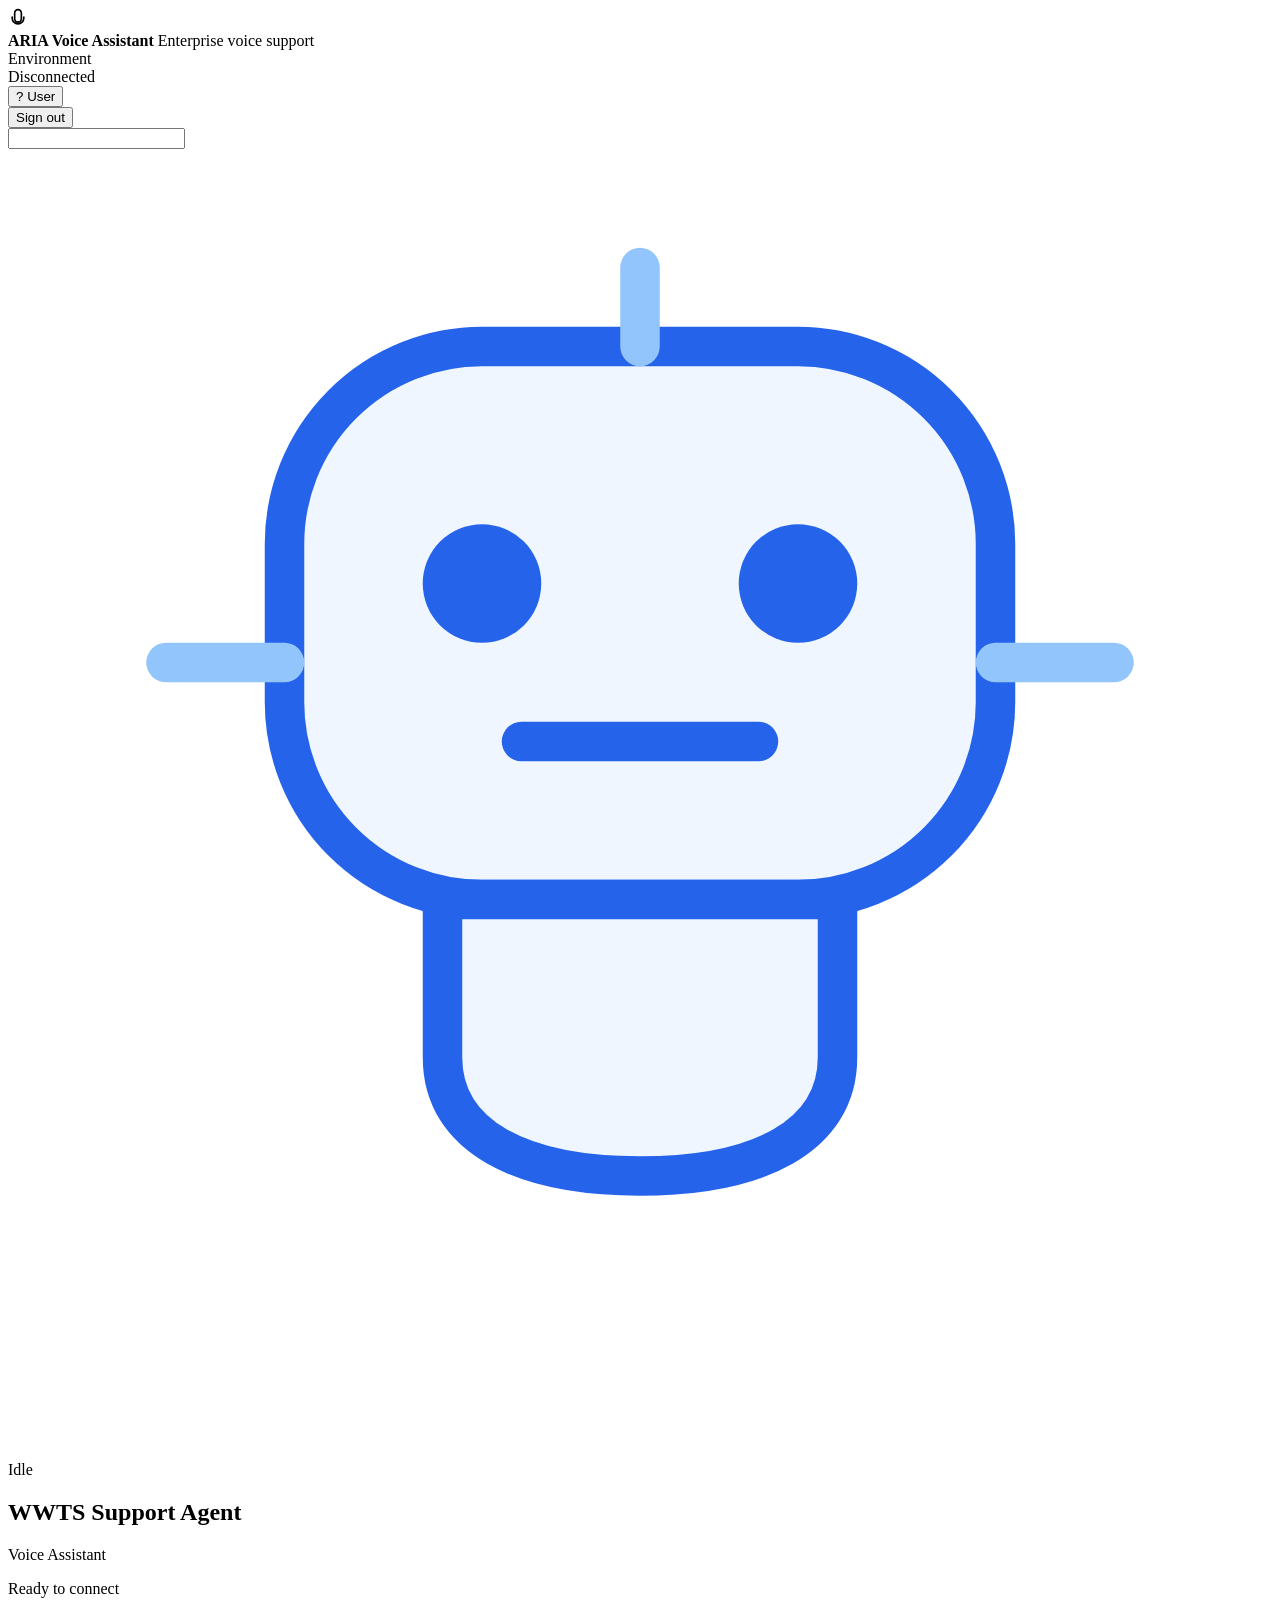
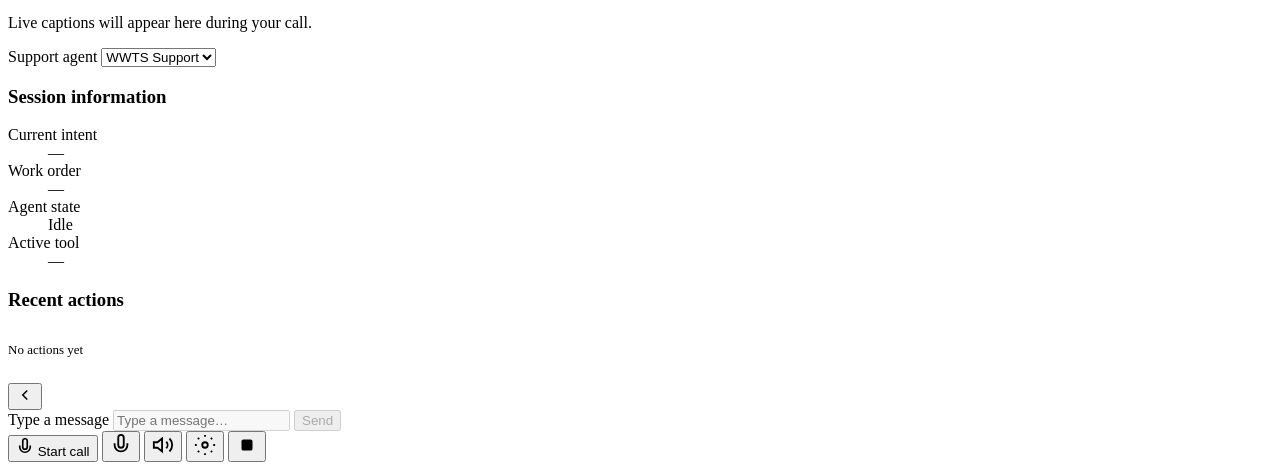
==== commit d6338716: "Light-mode voice call UI: Slack-style dock, centered avatar, live captions" ====
--- a/voice-wrapper/apps/api/static/index.html
+++ b/voice-wrapper/apps/api/static/index.html
@@ -3,10 +3,10 @@
 <head>
   <meta charset="UTF-8" />
   <meta name="viewport" content="width=device-width, initial-scale=1.0" />
-  <title>ARIA — Voice Console</title>
+  <title>ARIA — Voice Assistant</title>
   <link rel="preconnect" href="https://fonts.googleapis.com">
   <link rel="preconnect" href="https://fonts.gstatic.com" crossorigin>
-  <link href="https://fonts.googleapis.com/css2?family=DM+Sans:opsz,wght@9..40,400;9..40,500;9..40,600&family=IBM+Plex+Mono:wght@400;500&family=Literata:opsz,wght@7..72,300;7..72,400&family=Syne:wght@500;600;700&display=swap" rel="stylesheet">
+  <link href="https://fonts.googleapis.com/css2?family=Plus+Jakarta+Sans:wght@400;500;600;700&family=Source+Serif+4:opsz,wght@8..60,400;8..60,500&display=swap" rel="stylesheet">
   <link rel="stylesheet" href="/static/css/design-system.css" />
   <link rel="stylesheet" href="/static/css/base.css" />
   <link rel="stylesheet" href="/static/css/console.css" />
@@ -14,132 +14,158 @@
 <body class="console-page">
 
 <header class="app-header">
-  <div class="brand">
-    <div class="brand-icon" aria-hidden="true">
-      <svg viewBox="0 0 24 24" fill="none" stroke="currentColor" stroke-width="2" stroke-linecap="round" stroke-linejoin="round">
-        <path d="M12 1a3 3 0 0 0-3 3v8a3 3 0 0 0 6 0V4a3 3 0 0 0-3-3z"/>
-        <path d="M19 10v2a7 7 0 0 1-14 0v-2"/>
+  <div class="header-brand">
+    <div class="header-logo" aria-hidden="true">
+      <svg width="20" height="20" viewBox="0 0 24 24" fill="none" stroke="currentColor" stroke-width="2" stroke-linecap="round">
+        <path d="M12 2a4 4 0 0 0-4 4v7a4 4 0 0 0 8 0V6a4 4 0 0 0-4-4z"/>
+        <path d="M19 11v1a7 7 0 0 1-14 0v-1"/>
       </svg>
     </div>
-    <div class="brand-text">
-      <span class="brand-name">ARIA</span>
-      <span class="brand-tag">Voice console</span>
+    <div class="header-brand-text">
+      <strong>ARIA Voice Assistant</strong>
+      <span>Enterprise voice support</span>
     </div>
   </div>
-  <div class="header-actions">
-    <div class="auth-chip" id="auth-chip">
-      <span class="auth-chip-dot" aria-hidden="true"></span>
-      <span id="auth-user"></span>
+  <span id="env-badge" class="env-badge">Environment</span>
+  <div class="header-right">
+    <div class="conn-status" role="status" aria-live="polite">
+      <span id="status-dot" class="conn-dot disconnected"></span>
+      <span id="status-label">Disconnected</span>
     </div>
-    <span class="session-timer" id="session-timer" aria-live="polite"></span>
-    <div class="status-pill" role="status" aria-live="polite">
-      <span id="status-dot" class="status-dot disconnected"></span>
-      <span id="status-label">offline</span>
+    <div class="profile-menu" id="profile-menu">
+      <button type="button" class="profile-btn" id="profile-btn" aria-expanded="false" aria-haspopup="true">
+        <span class="profile-avatar" id="profile-initials">?</span>
+        <span id="auth-user">User</span>
+      </button>
+      <div class="profile-dropdown">
+        <button type="button" onclick="logout()">Sign out</button>
+      </div>
     </div>
-    <button class="btn-ghost" type="button" onclick="logout()">Sign out</button>
   </div>
 </header>
 
-<div id="error-banner" class="error-banner" role="alert">
-  <svg width="16" height="16" viewBox="0 0 24 24" fill="none" stroke="currentColor" stroke-width="2" aria-hidden="true">
-    <circle cx="12" cy="12" r="10"/><line x1="12" y1="8" x2="12" y2="12"/><line x1="12" y1="16" x2="12.01" y2="16"/>
-  </svg>
-  <span id="error-text"></span>
+<div class="visually-hidden-fields" aria-hidden="true">
+  <input id="user-id" type="text" readonly />
 </div>
 
-<section class="session-bar" aria-label="Session controls">
-  <div class="session-field">
-    <label for="user-id">User</label>
-    <input id="user-id" type="text" readonly aria-readonly="true" />
-  </div>
-  <div class="session-field">
-    <label for="agent-id">Agent</label>
-    <select id="agent-id" aria-label="Agent">
-      <option value="wwts">wwts</option>
-      <option value="agent_one">agent_one</option>
-      <option value="l1_support">l1_support</option>
-    </select>
-  </div>
-  <div class="session-divider" aria-hidden="true"></div>
-  <button id="btn-start" class="btn-primary" type="button" onclick="startCall()">
-    <svg width="14" height="14" viewBox="0 0 24 24" fill="none" stroke="currentColor" stroke-width="2.2" stroke-linecap="round" aria-hidden="true">
-      <path d="M12 1a3 3 0 0 0-3 3v8a3 3 0 0 0 6 0V4a3 3 0 0 0-3-3z"/>
-      <path d="M19 10v2a7 7 0 0 1-14 0v-2"/>
-      <line x1="12" y1="19" x2="12" y2="23"/>
-      <line x1="8" y1="23" x2="16" y2="23"/>
-    </svg>
-    Start call
-  </button>
-  <button id="btn-stop" class="btn-danger-ghost" type="button" onclick="stopCall()">
-    <svg width="10" height="10" viewBox="0 0 24 24" fill="currentColor" aria-hidden="true"><rect x="4" y="4" width="16" height="16" rx="2"/></svg>
-    End call
-  </button>
-  <button id="btn-mute" class="btn-ghost" type="button" onclick="toggleMute()" title="Mute microphone">
-    <svg width="14" height="14" viewBox="0 0 24 24" fill="none" stroke="currentColor" stroke-width="2.2" stroke-linecap="round" aria-hidden="true">
-      <path d="M12 1a3 3 0 0 0-3 3v8a3 3 0 0 0 6 0V4a3 3 0 0 0-3-3z"/>
-      <path d="M19 10v2a7 7 0 0 1-14 0v-2"/>
-    </svg>
-    Mute
-  </button>
-  <span class="session-meta" id="session-info"></span>
-</section>
+<div class="app-body">
+  <section class="call-stage" aria-label="Voice call">
+    <div class="stage-center">
+      <div id="avatar-wrap" class="avatar-wrap state-idle">
+        <div class="avatar-ring outer"></div>
+        <div class="avatar-ring inner"></div>
+        <div class="avatar-card">
+          <svg class="avatar-icon" viewBox="0 0 64 64" fill="none" aria-hidden="true">
+            <rect x="14" y="10" width="36" height="28" rx="10" fill="#EFF6FF" stroke="#2563EB" stroke-width="2"/>
+            <circle cx="24" cy="22" r="3" fill="#2563EB"/>
+            <circle cx="40" cy="22" r="3" fill="#2563EB"/>
+            <path d="M26 30h12" stroke="#2563EB" stroke-width="2" stroke-linecap="round"/>
+            <path d="M22 38h20v8c0 4-4 6-10 6s-10-2-10-6v-8z" fill="#EFF6FF" stroke="#2563EB" stroke-width="2"/>
+            <path d="M8 26h6M50 26h6M32 6v4" stroke="#93C5FD" stroke-width="2" stroke-linecap="round"/>
+          </svg>
+        </div>
+        <div class="avatar-waveform" aria-hidden="true">
+          <div class="wave-bar"></div><div class="wave-bar"></div><div class="wave-bar"></div>
+          <div class="wave-bar"></div><div class="wave-bar"></div>
+        </div>
+        <canvas id="viz-canvas" width="100" height="24"></canvas>
+      </div>
 
-<main class="app-main">
-  <section class="conversation-pane">
-    <div id="voice-strip" class="voice-strip">
-      <span class="vs-label" id="vs-label">Listening</span>
-      <canvas id="viz-canvas" width="100" height="28" aria-hidden="true"></canvas>
-      <div class="ai-viz" aria-hidden="true">
-        <div class="ai-bar"></div><div class="ai-bar"></div><div class="ai-bar"></div><div class="ai-bar"></div>
-        <div class="ai-bar"></div><div class="ai-bar"></div><div class="ai-bar"></div><div class="ai-bar"></div>
-      </div>
-      <div class="vs-dots" aria-hidden="true">
-        <div class="vs-dot"></div><div class="vs-dot"></div><div class="vs-dot"></div>
-      </div>
-    </div>
+      <p class="agent-status" id="agent-status">Idle</p>
+      <h1 class="agent-name" id="agent-display-name">WWTS Support Agent</h1>
+      <p class="agent-sub">Voice Assistant</p>
+      <p class="call-timer idle" id="call-timer" aria-live="polite">Ready to connect</p>
 
-    <div class="transcript-wrap">
-      <div class="transcript-header">
-        <h2>Conversation</h2>
-        <span id="msg-count"></span>
-      </div>
-      <div id="transcript" aria-live="polite">
-        <div class="empty-state" id="empty-state">
-          <div class="empty-orb" aria-hidden="true">
-            <svg viewBox="0 0 24 24" fill="none" stroke="currentColor" stroke-width="1.5" stroke-linecap="round">
-              <path d="M12 1a3 3 0 0 0-3 3v8a3 3 0 0 0 6 0V4a3 3 0 0 0-3-3z"/>
-              <path d="M19 10v2a7 7 0 0 1-14 0v-2"/>
-            </svg>
-          </div>
-          <h3>Ready when you are</h3>
-          <p>Choose an agent and start a call. Your microphone will connect to a realtime voice session with live transcription.</p>
-          <p class="empty-hint">Press Start call · or type below once connected</p>
-        </div>
+      <div id="transcript" class="live-transcript" aria-live="polite">
+        <p class="caption-placeholder" id="caption-placeholder">
+          Live captions will appear here during your call.
+        </p>
       </div>
     </div>
   </section>
 
-  <aside id="tool-panel" class="tool-panel" aria-label="Tool activity">
-    <div class="tool-panel-header">
-      <h3>Tool calls</h3>
-      <span id="tool-badge" class="tool-badge">0</span>
+  <aside id="insight-panel" class="insight-panel" aria-label="Session details">
+    <div class="panel-inner">
+      <div class="panel-section panel-agent-pick" id="pre-call-settings">
+        <label for="agent-id">Support agent</label>
+        <select id="agent-id">
+          <option value="wwts">WWTS Support</option>
+          <option value="agent_one">Agent One</option>
+          <option value="l1_support">L1 Support</option>
+        </select>
+      </div>
+      <div class="panel-section">
+        <h3>Session information</h3>
+        <dl class="info-grid">
+          <div class="info-row">
+            <dt>Current intent</dt>
+            <dd id="info-intent">—</dd>
+          </div>
+          <div class="info-row">
+            <dt>Work order</dt>
+            <dd id="info-work-order">—</dd>
+          </div>
+          <div class="info-row">
+            <dt>Agent state</dt>
+            <dd id="info-agent-state">Idle</dd>
+          </div>
+          <div class="info-row">
+            <dt>Active tool</dt>
+            <dd id="info-active-tool">—</dd>
+          </div>
+        </dl>
+      </div>
+      <div class="panel-section">
+        <h3>Recent actions</h3>
+        <div id="tool-entries" class="timeline"></div>
+        <p id="timeline-empty" class="caption-placeholder" style="padding:12px 0;font-size:13px;">No actions yet</p>
+      </div>
     </div>
-    <div id="tool-entries"></div>
   </aside>
-</main>
 
-<button type="button" id="tool-toggle-fab" class="tool-toggle-fab" onclick="toggleToolPanel()" title="Tool activity" aria-expanded="false">
-  <svg width="18" height="18" viewBox="0 0 24 24" fill="none" stroke="currentColor" stroke-width="2" aria-hidden="true">
-    <path d="M14.7 6.3a1 1 0 0 0 0 1.4l1.6 1.6a1 1 0 0 0 1.4 0l3.77-3.77a6 6 0 0 1-7.94 7.94l-6.91 6.91a2.12 2.12 0 0 1-3-3l6.91-6.91a6 6 0 0 1 7.94-7.94l-3.76 3.76z"/>
-  </svg>
-</button>
+  <button type="button" class="panel-toggle" id="panel-toggle" onclick="toggleInsightPanel()" title="Session details" aria-expanded="false">
+    <svg width="18" height="18" viewBox="0 0 24 24" fill="none" stroke="currentColor" stroke-width="2"><path d="M15 18l-6-6 6-6"/></svg>
+  </button>
+</div>
 
-<footer class="composer">
-  <label for="text-input-field" class="sr-only">Message</label>
-  <input id="text-input-field" type="text" placeholder="Type a message or field value…" disabled />
-  <button id="btn-send-text" class="btn-send" type="button" onclick="sendTextMessage()" disabled>Send</button>
-</footer>
+<div class="call-dock-wrap">
+  <div class="text-composer">
+    <label for="text-input-field" class="sr-only">Type a message</label>
+    <input id="text-input-field" type="text" placeholder="Type a message…" disabled />
+    <button id="btn-send-text" class="btn-send-text" type="button" onclick="sendTextMessage()" disabled>Send</button>
+  </div>
+  <nav class="call-dock" id="call-dock" aria-label="Call controls">
+    <button type="button" id="btn-start" class="dock-btn-start" onclick="startCall()">
+      <svg width="18" height="18" viewBox="0 0 24 24" fill="none" stroke="currentColor" stroke-width="2.2" aria-hidden="true">
+        <path d="M12 1a3 3 0 0 0-3 3v8a3 3 0 0 0 6 0V4a3 3 0 0 0-3-3z"/>
+        <path d="M19 10v2a7 7 0 0 1-14 0v-2"/>
+      </svg>
+      Start call
+    </button>
+    <button type="button" id="btn-mute" class="dock-btn dock-in-call-only" onclick="toggleMute()" title="Mute" aria-label="Mute microphone">
+      <svg width="22" height="22" viewBox="0 0 24 24" fill="none" stroke="currentColor" stroke-width="2" aria-hidden="true">
+        <path d="M12 1a3 3 0 0 0-3 3v8a3 3 0 0 0 6 0V4a3 3 0 0 0-3-3z"/>
+        <path d="M19 10v2a7 7 0 0 1-14 0v-2"/>
+      </svg>
+    </button>
+    <button type="button" id="btn-speaker" class="dock-btn dock-in-call-only" title="Speaker" aria-label="Speaker output">
+      <svg width="22" height="22" viewBox="0 0 24 24" fill="none" stroke="currentColor" stroke-width="2" aria-hidden="true">
+        <polygon points="11 5 6 9 2 9 2 15 6 15 11 19 11 5"/>
+        <path d="M15.54 8.46a5 5 0 0 1 0 7.07M19.07 4.93a10 10 0 0 1 0 14.14"/>
+      </svg>
+    </button>
+    <button type="button" id="btn-settings" class="dock-btn dock-in-call-only" onclick="toggleInsightPanel()" title="Session details" aria-label="Settings">
+      <svg width="22" height="22" viewBox="0 0 24 24" fill="none" stroke="currentColor" stroke-width="2" aria-hidden="true">
+        <circle cx="12" cy="12" r="3"/><path d="M12 1v2M12 21v2M4.22 4.22l1.42 1.42M18.36 18.36l1.42 1.42M1 12h2M21 12h2M4.22 19.78l1.42-1.42M18.36 5.64l1.42-1.42"/>
+      </svg>
+    </button>
+    <button type="button" id="btn-stop" class="dock-btn-end dock-in-call-only" onclick="stopCall()" title="End call" aria-label="End call">
+      <svg width="22" height="22" viewBox="0 0 24 24" fill="currentColor" aria-hidden="true"><rect x="6" y="6" width="12" height="12" rx="2"/></svg>
+    </button>
+  </nav>
+</div>
 
+<div id="toast-root" aria-live="polite"></div>
 <audio id="remote-audio" autoplay playsinline></audio>
 
 <script src="/static/auth.js"></script>
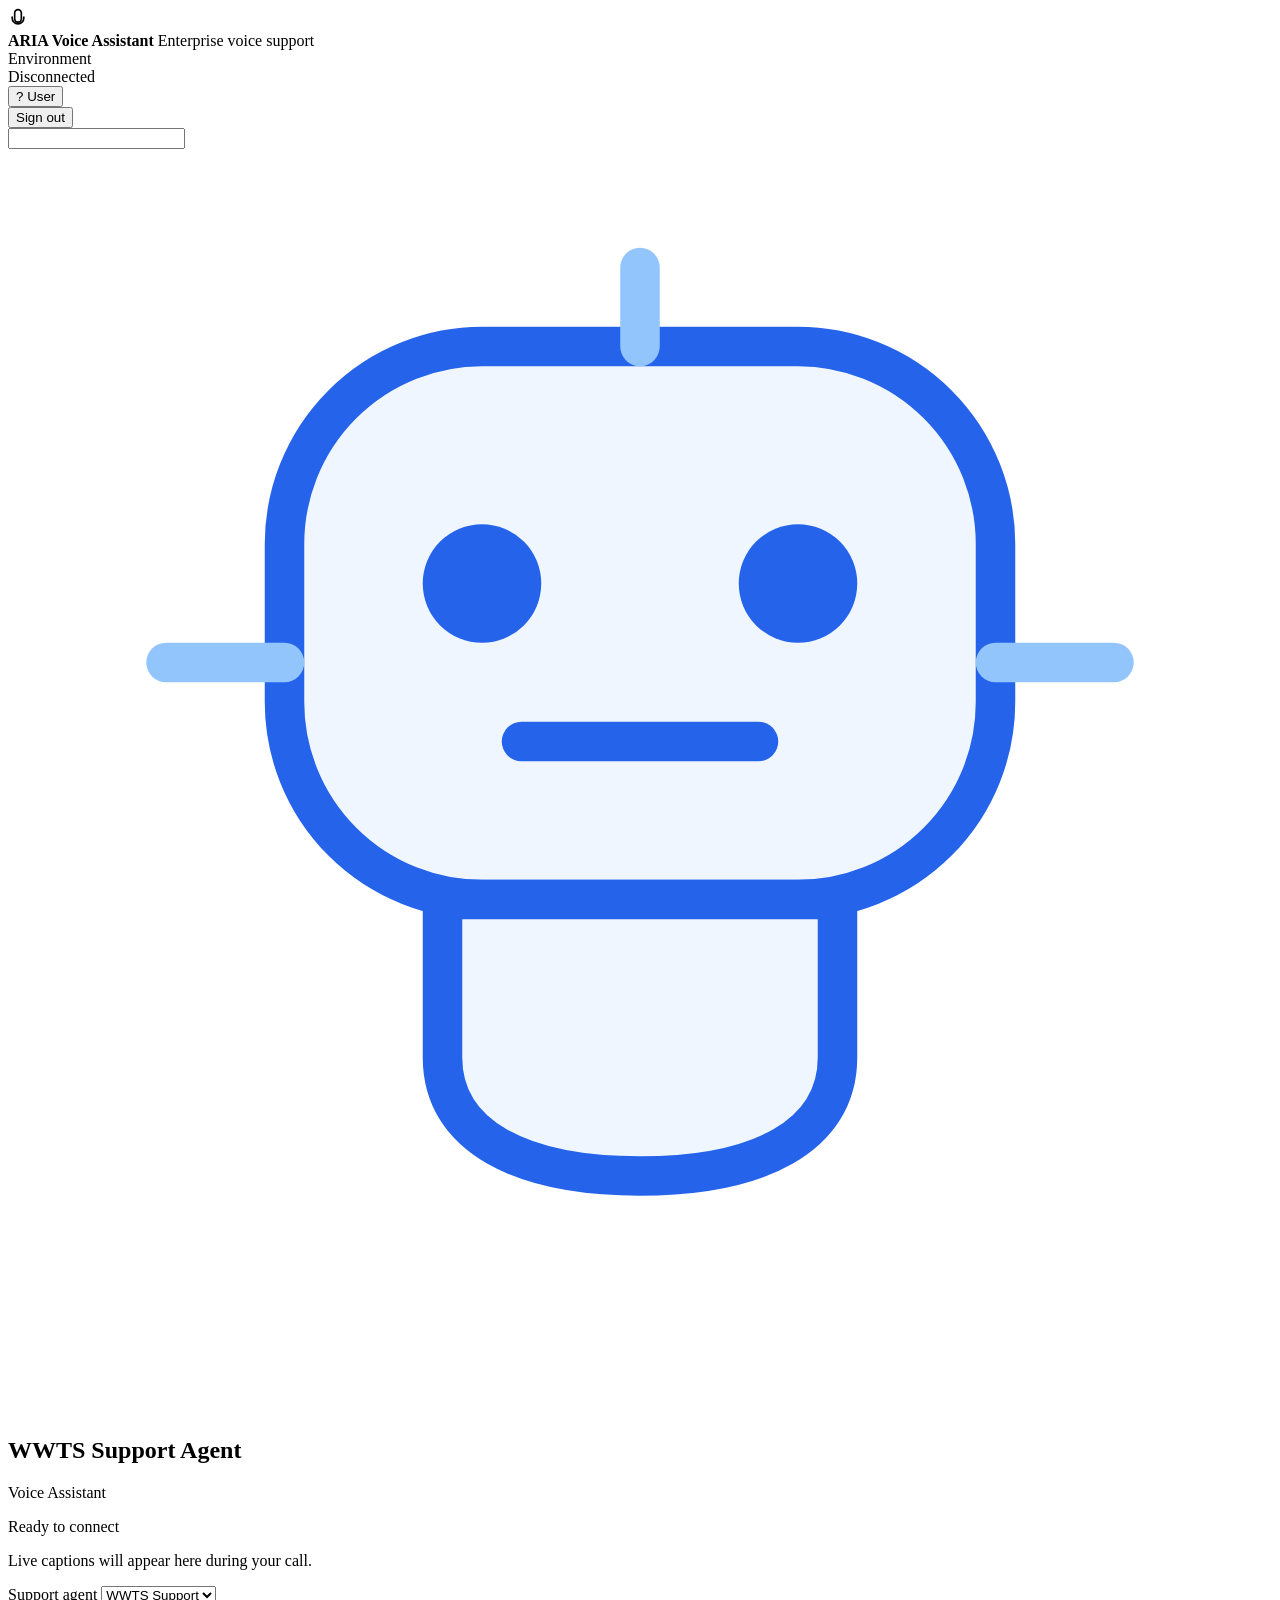
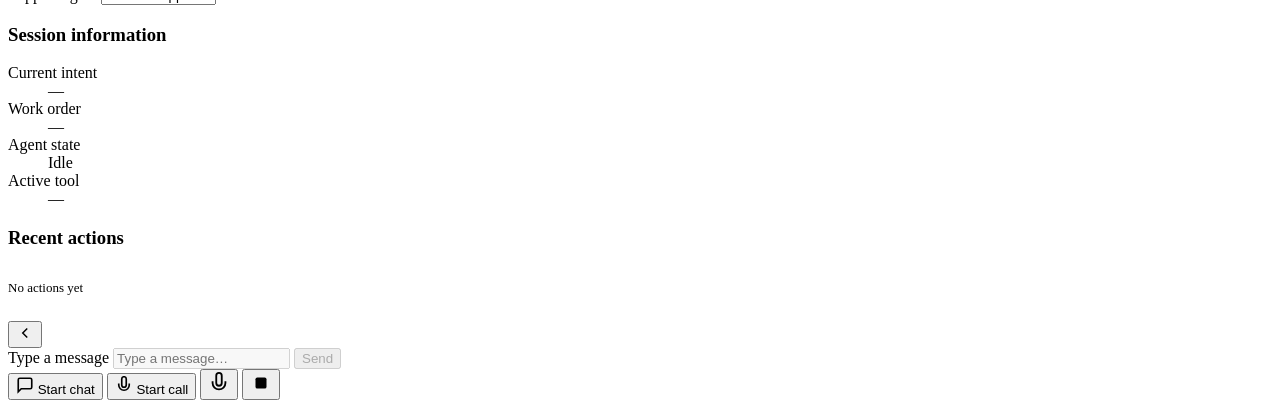
==== commit e7204736: "working model" ====
--- a/voice-wrapper/apps/api/static/index.html
+++ b/voice-wrapper/apps/api/static/index.html
@@ -52,8 +52,7 @@
   <section class="call-stage" aria-label="Voice call">
     <div class="stage-center">
       <div id="avatar-wrap" class="avatar-wrap state-idle">
-        <div class="avatar-ring outer"></div>
-        <div class="avatar-ring inner"></div>
+        <div class="avatar-speak-ring" aria-hidden="true"></div>
         <div class="avatar-card">
           <svg class="avatar-icon" viewBox="0 0 64 64" fill="none" aria-hidden="true">
             <rect x="14" y="10" width="36" height="28" rx="10" fill="#EFF6FF" stroke="#2563EB" stroke-width="2"/>
@@ -64,14 +63,9 @@
             <path d="M8 26h6M50 26h6M32 6v4" stroke="#93C5FD" stroke-width="2" stroke-linecap="round"/>
           </svg>
         </div>
-        <div class="avatar-waveform" aria-hidden="true">
-          <div class="wave-bar"></div><div class="wave-bar"></div><div class="wave-bar"></div>
-          <div class="wave-bar"></div><div class="wave-bar"></div>
-        </div>
-        <canvas id="viz-canvas" width="100" height="24"></canvas>
       </div>
 
-      <p class="agent-status" id="agent-status">Idle</p>
+      <p class="agent-status" id="agent-status" aria-live="polite"></p>
       <h1 class="agent-name" id="agent-display-name">WWTS Support Agent</h1>
       <p class="agent-sub">Voice Assistant</p>
       <p class="call-timer idle" id="call-timer" aria-live="polite">Ready to connect</p>
@@ -123,8 +117,8 @@
     </div>
   </aside>
 
-  <button type="button" class="panel-toggle" id="panel-toggle" onclick="toggleInsightPanel()" title="Session details" aria-expanded="false">
-    <svg width="18" height="18" viewBox="0 0 24 24" fill="none" stroke="currentColor" stroke-width="2"><path d="M15 18l-6-6 6-6"/></svg>
+  <button type="button" class="panel-toggle" id="panel-toggle" onclick="toggleInsightPanel()" title="Toggle session panel" aria-expanded="false" aria-label="Toggle session panel">
+    <svg class="panel-chevron" width="18" height="18" viewBox="0 0 24 24" fill="none" stroke="currentColor" stroke-width="2" aria-hidden="true"><path d="M15 18l-6-6 6-6"/></svg>
   </button>
 </div>
 
@@ -135,6 +129,12 @@
     <button id="btn-send-text" class="btn-send-text" type="button" onclick="sendTextMessage()" disabled>Send</button>
   </div>
   <nav class="call-dock" id="call-dock" aria-label="Call controls">
+    <button type="button" id="btn-chat" class="dock-btn-start" onclick="startChat()">
+      <svg width="18" height="18" viewBox="0 0 24 24" fill="none" stroke="currentColor" stroke-width="2.2" aria-hidden="true">
+        <path d="M21 15a2 2 0 0 1-2 2H7l-4 4V5a2 2 0 0 1 2-2h14a2 2 0 0 1 2 2z"/>
+      </svg>
+      Start chat
+    </button>
     <button type="button" id="btn-start" class="dock-btn-start" onclick="startCall()">
       <svg width="18" height="18" viewBox="0 0 24 24" fill="none" stroke="currentColor" stroke-width="2.2" aria-hidden="true">
         <path d="M12 1a3 3 0 0 0-3 3v8a3 3 0 0 0 6 0V4a3 3 0 0 0-3-3z"/>
@@ -146,17 +146,6 @@
       <svg width="22" height="22" viewBox="0 0 24 24" fill="none" stroke="currentColor" stroke-width="2" aria-hidden="true">
         <path d="M12 1a3 3 0 0 0-3 3v8a3 3 0 0 0 6 0V4a3 3 0 0 0-3-3z"/>
         <path d="M19 10v2a7 7 0 0 1-14 0v-2"/>
-      </svg>
-    </button>
-    <button type="button" id="btn-speaker" class="dock-btn dock-in-call-only" title="Speaker" aria-label="Speaker output">
-      <svg width="22" height="22" viewBox="0 0 24 24" fill="none" stroke="currentColor" stroke-width="2" aria-hidden="true">
-        <polygon points="11 5 6 9 2 9 2 15 6 15 11 19 11 5"/>
-        <path d="M15.54 8.46a5 5 0 0 1 0 7.07M19.07 4.93a10 10 0 0 1 0 14.14"/>
-      </svg>
-    </button>
-    <button type="button" id="btn-settings" class="dock-btn dock-in-call-only" onclick="toggleInsightPanel()" title="Session details" aria-label="Settings">
-      <svg width="22" height="22" viewBox="0 0 24 24" fill="none" stroke="currentColor" stroke-width="2" aria-hidden="true">
-        <circle cx="12" cy="12" r="3"/><path d="M12 1v2M12 21v2M4.22 4.22l1.42 1.42M18.36 18.36l1.42 1.42M1 12h2M21 12h2M4.22 19.78l1.42-1.42M18.36 5.64l1.42-1.42"/>
       </svg>
     </button>
     <button type="button" id="btn-stop" class="dock-btn-end dock-in-call-only" onclick="stopCall()" title="End call" aria-label="End call">
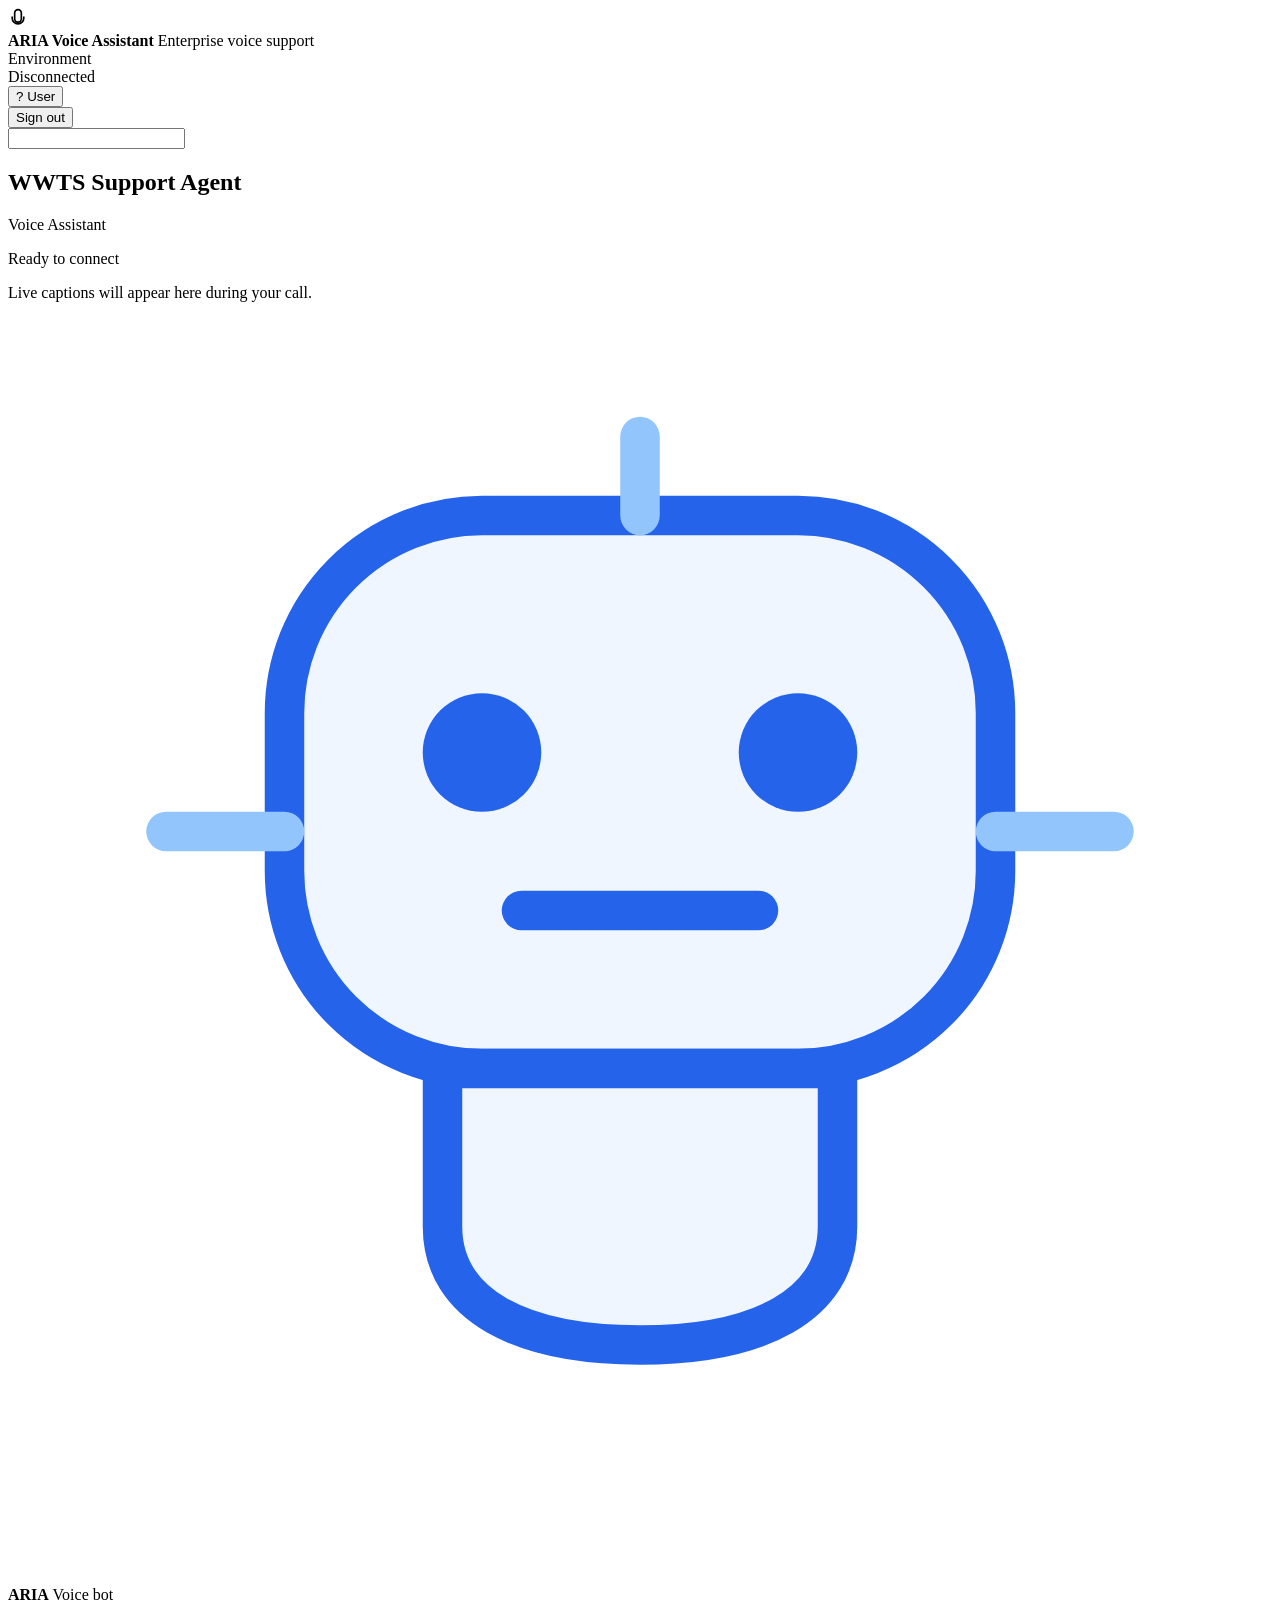
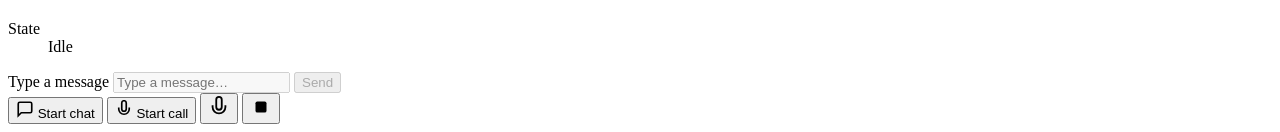
==== commit e1d1df36: "ui overhaul" ====
--- a/voice-wrapper/apps/api/static/index.html
+++ b/voice-wrapper/apps/api/static/index.html
@@ -50,35 +50,55 @@
 
 <div class="app-body">
   <section class="call-stage" aria-label="Voice call">
-    <div class="stage-center">
-      <div id="avatar-wrap" class="avatar-wrap state-idle">
-        <div class="avatar-speak-ring" aria-hidden="true"></div>
-        <div class="avatar-card">
-          <svg class="avatar-icon" viewBox="0 0 64 64" fill="none" aria-hidden="true">
-            <rect x="14" y="10" width="36" height="28" rx="10" fill="#EFF6FF" stroke="#2563EB" stroke-width="2"/>
-            <circle cx="24" cy="22" r="3" fill="#2563EB"/>
-            <circle cx="40" cy="22" r="3" fill="#2563EB"/>
-            <path d="M26 30h12" stroke="#2563EB" stroke-width="2" stroke-linecap="round"/>
-            <path d="M22 38h20v8c0 4-4 6-10 6s-10-2-10-6v-8z" fill="#EFF6FF" stroke="#2563EB" stroke-width="2"/>
-            <path d="M8 26h6M50 26h6M32 6v4" stroke="#93C5FD" stroke-width="2" stroke-linecap="round"/>
-          </svg>
+    <div class="session-layout">
+      <div class="stage-center">
+        <div class="chat-header">
+          <div>
+            <p class="agent-status" id="agent-status" aria-live="polite"></p>
+            <h1 class="agent-name" id="agent-display-name">WWTS Support Agent</h1>
+            <p class="agent-sub">Voice Assistant</p>
+          </div>
+          <p class="call-timer idle" id="call-timer" aria-live="polite">Ready to connect</p>
+        </div>
+
+        <div id="transcript" class="live-transcript" aria-live="polite">
+          <p class="caption-placeholder" id="caption-placeholder">
+            Live captions will appear here during your call.
+          </p>
         </div>
       </div>
 
-      <p class="agent-status" id="agent-status" aria-live="polite"></p>
-      <h1 class="agent-name" id="agent-display-name">WWTS Support Agent</h1>
-      <p class="agent-sub">Voice Assistant</p>
-      <p class="call-timer idle" id="call-timer" aria-live="polite">Ready to connect</p>
-
-      <div id="transcript" class="live-transcript" aria-live="polite">
-        <p class="caption-placeholder" id="caption-placeholder">
-          Live captions will appear here during your call.
-        </p>
-      </div>
+      <aside class="voice-rail" aria-label="Voice bot">
+        <div id="avatar-wrap" class="avatar-wrap state-idle">
+          <div class="avatar-listen-ring ring-one" aria-hidden="true"></div>
+          <div class="avatar-listen-ring ring-two" aria-hidden="true"></div>
+          <div class="avatar-speak-ring" aria-hidden="true"></div>
+          <div class="avatar-card">
+            <svg class="avatar-icon" viewBox="0 0 64 64" fill="none" aria-hidden="true">
+              <rect x="14" y="10" width="36" height="28" rx="10" fill="#EFF6FF" stroke="#2563EB" stroke-width="2"/>
+              <circle cx="24" cy="22" r="3" fill="#2563EB"/>
+              <circle cx="40" cy="22" r="3" fill="#2563EB"/>
+              <path d="M26 30h12" stroke="#2563EB" stroke-width="2" stroke-linecap="round"/>
+              <path d="M22 38h20v8c0 4-4 6-10 6s-10-2-10-6v-8z" fill="#EFF6FF" stroke="#2563EB" stroke-width="2"/>
+              <path d="M8 26h6M50 26h6M32 6v4" stroke="#93C5FD" stroke-width="2" stroke-linecap="round"/>
+            </svg>
+          </div>
+        </div>
+        <div class="voice-rail-copy">
+          <strong>ARIA</strong>
+          <span>Voice bot</span>
+        </div>
+        <dl class="voice-state-list">
+          <div>
+            <dt>State</dt>
+            <dd id="voice-rail-state">Idle</dd>
+          </div>
+        </dl>
+      </aside>
     </div>
   </section>
 
-  <aside id="insight-panel" class="insight-panel" aria-label="Session details">
+  <aside id="insight-panel" class="insight-panel" aria-label="Session details" hidden>
     <div class="panel-inner">
       <div class="panel-section panel-agent-pick" id="pre-call-settings">
         <label for="agent-id">Support agent</label>
@@ -116,10 +136,6 @@
       </div>
     </div>
   </aside>
-
-  <button type="button" class="panel-toggle" id="panel-toggle" onclick="toggleInsightPanel()" title="Toggle session panel" aria-expanded="false" aria-label="Toggle session panel">
-    <svg class="panel-chevron" width="18" height="18" viewBox="0 0 24 24" fill="none" stroke="currentColor" stroke-width="2" aria-hidden="true"><path d="M15 18l-6-6 6-6"/></svg>
-  </button>
 </div>
 
 <div class="call-dock-wrap">
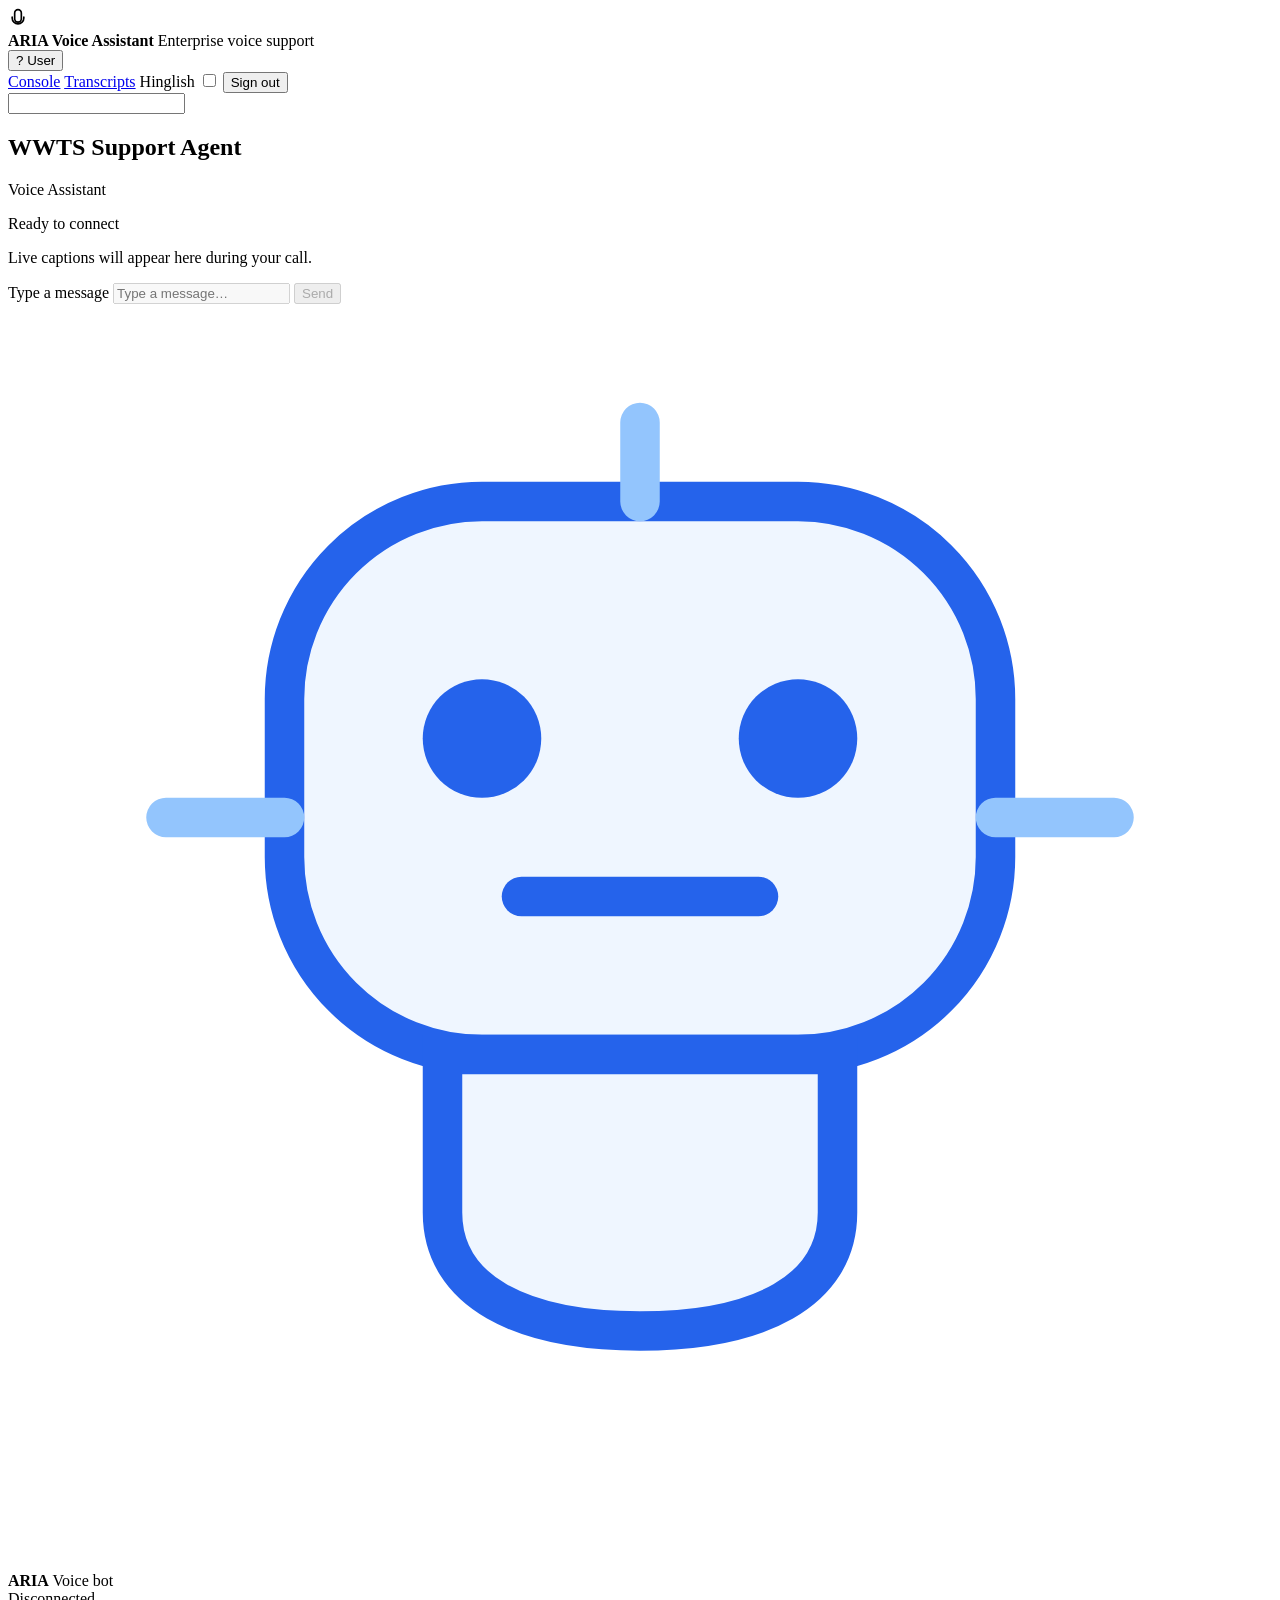
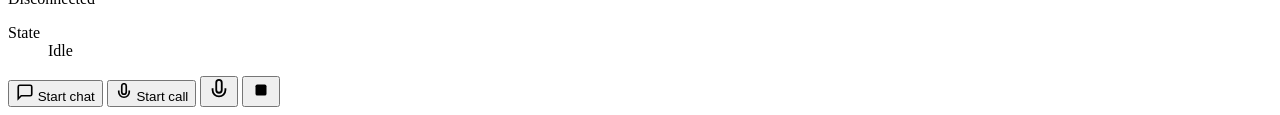
==== commit ec21f21b: "Squashed master" ====
--- a/voice-wrapper/apps/api/static/index.html
+++ b/voice-wrapper/apps/api/static/index.html
@@ -26,18 +26,20 @@
       <span>Enterprise voice support</span>
     </div>
   </div>
-  <span id="env-badge" class="env-badge">Environment</span>
   <div class="header-right">
-    <div class="conn-status" role="status" aria-live="polite">
-      <span id="status-dot" class="conn-dot disconnected"></span>
-      <span id="status-label">Disconnected</span>
-    </div>
     <div class="profile-menu" id="profile-menu">
       <button type="button" class="profile-btn" id="profile-btn" aria-expanded="false" aria-haspopup="true">
         <span class="profile-avatar" id="profile-initials">?</span>
         <span id="auth-user">User</span>
       </button>
       <div class="profile-dropdown">
+        <a href="/console">Console</a>
+        <a href="/dashboard">Transcripts</a>
+        <label class="profile-switch">
+          <span>Hinglish</span>
+          <input type="checkbox" id="hinglish-toggle" onchange="setHinglish(this.checked)" />
+          <span class="switch-track" aria-hidden="true"><span class="switch-thumb"></span></span>
+        </label>
         <button type="button" onclick="logout()">Sign out</button>
       </div>
     </div>
@@ -66,6 +68,12 @@
             Live captions will appear here during your call.
           </p>
         </div>
+
+        <div class="text-composer">
+          <label for="text-input-field" class="sr-only">Type a message</label>
+          <input id="text-input-field" type="text" placeholder="Type a message…" disabled />
+          <button id="btn-send-text" class="btn-send-text" type="button" onclick="sendTextMessage()" disabled>Send</button>
+        </div>
       </div>
 
       <aside class="voice-rail" aria-label="Voice bot">
@@ -87,6 +95,10 @@
         <div class="voice-rail-copy">
           <strong>ARIA</strong>
           <span>Voice bot</span>
+        </div>
+        <div class="conn-status rail-conn" role="status" aria-live="polite">
+          <span id="status-dot" class="conn-dot disconnected"></span>
+          <span id="status-label">Disconnected</span>
         </div>
         <dl class="voice-state-list">
           <div>
@@ -139,11 +151,6 @@
 </div>
 
 <div class="call-dock-wrap">
-  <div class="text-composer">
-    <label for="text-input-field" class="sr-only">Type a message</label>
-    <input id="text-input-field" type="text" placeholder="Type a message…" disabled />
-    <button id="btn-send-text" class="btn-send-text" type="button" onclick="sendTextMessage()" disabled>Send</button>
-  </div>
   <nav class="call-dock" id="call-dock" aria-label="Call controls">
     <button type="button" id="btn-chat" class="dock-btn-start" onclick="startChat()">
       <svg width="18" height="18" viewBox="0 0 24 24" fill="none" stroke="currentColor" stroke-width="2.2" aria-hidden="true">
